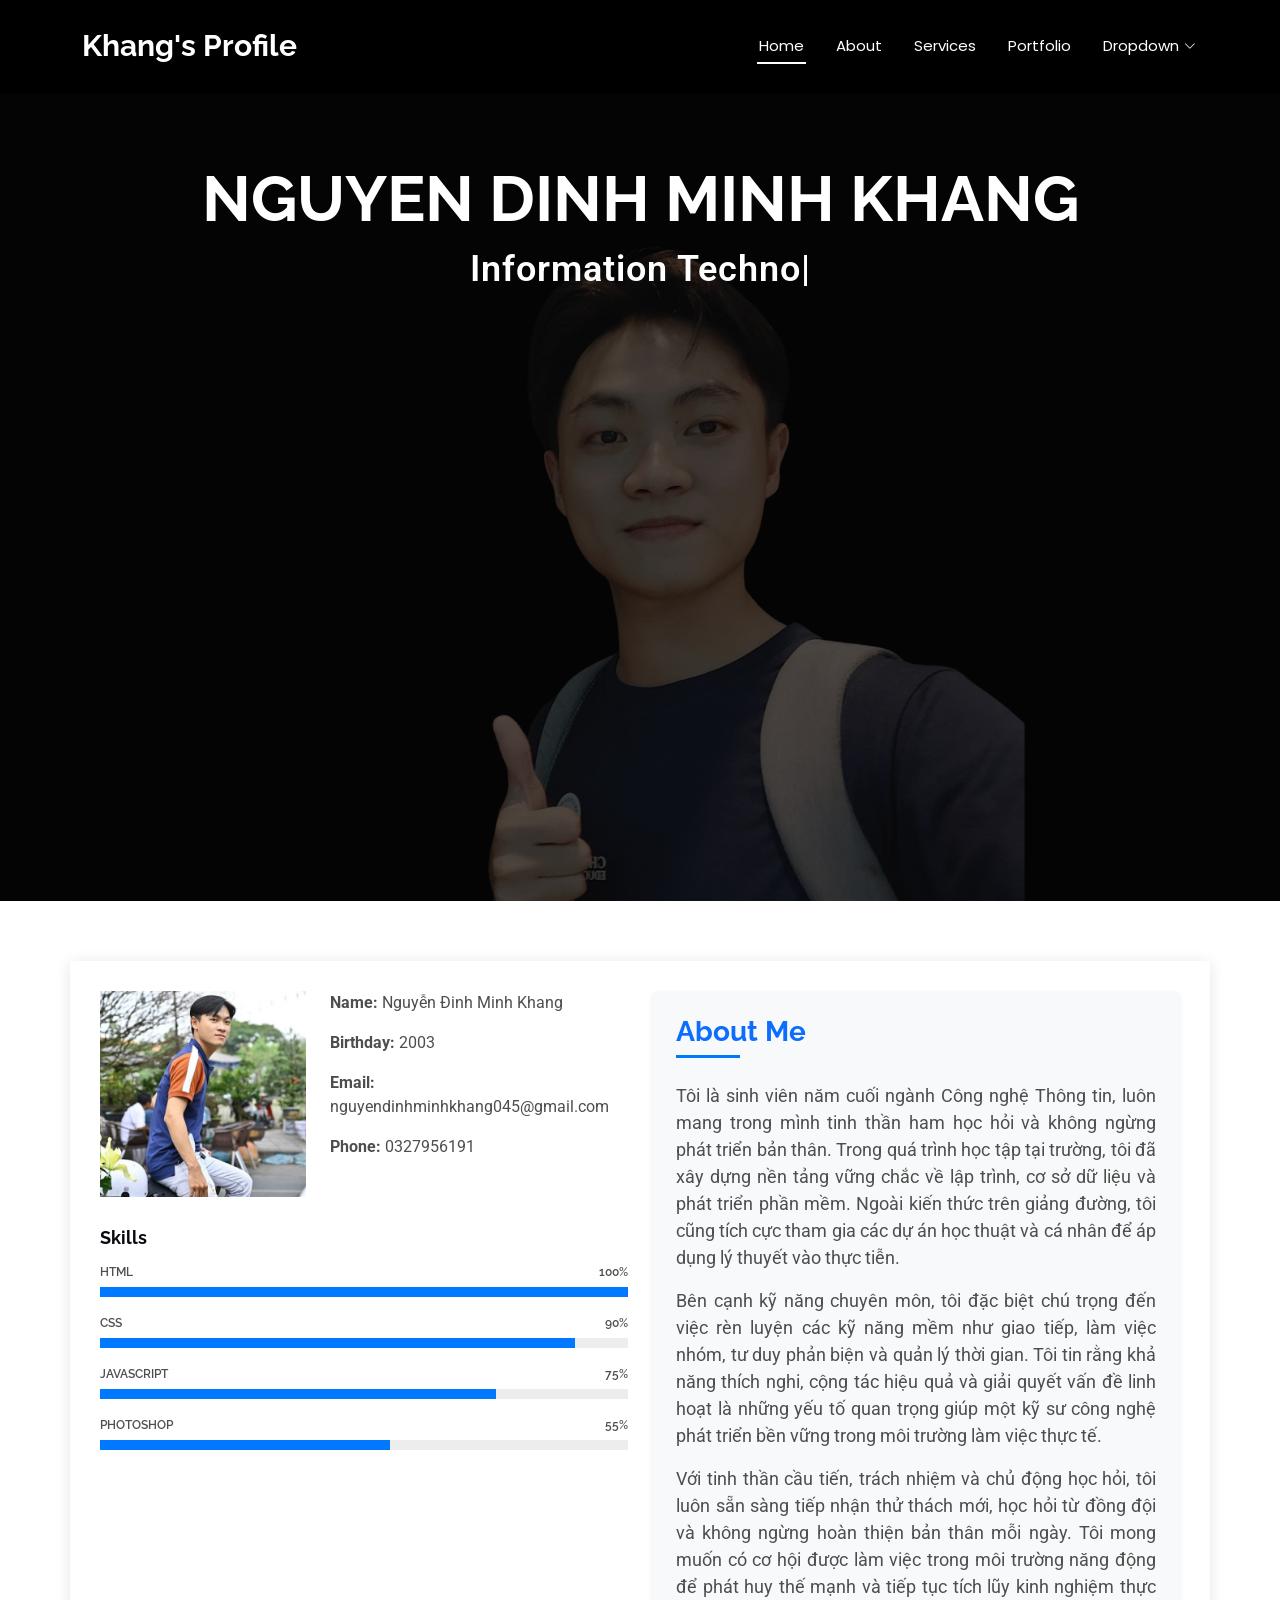
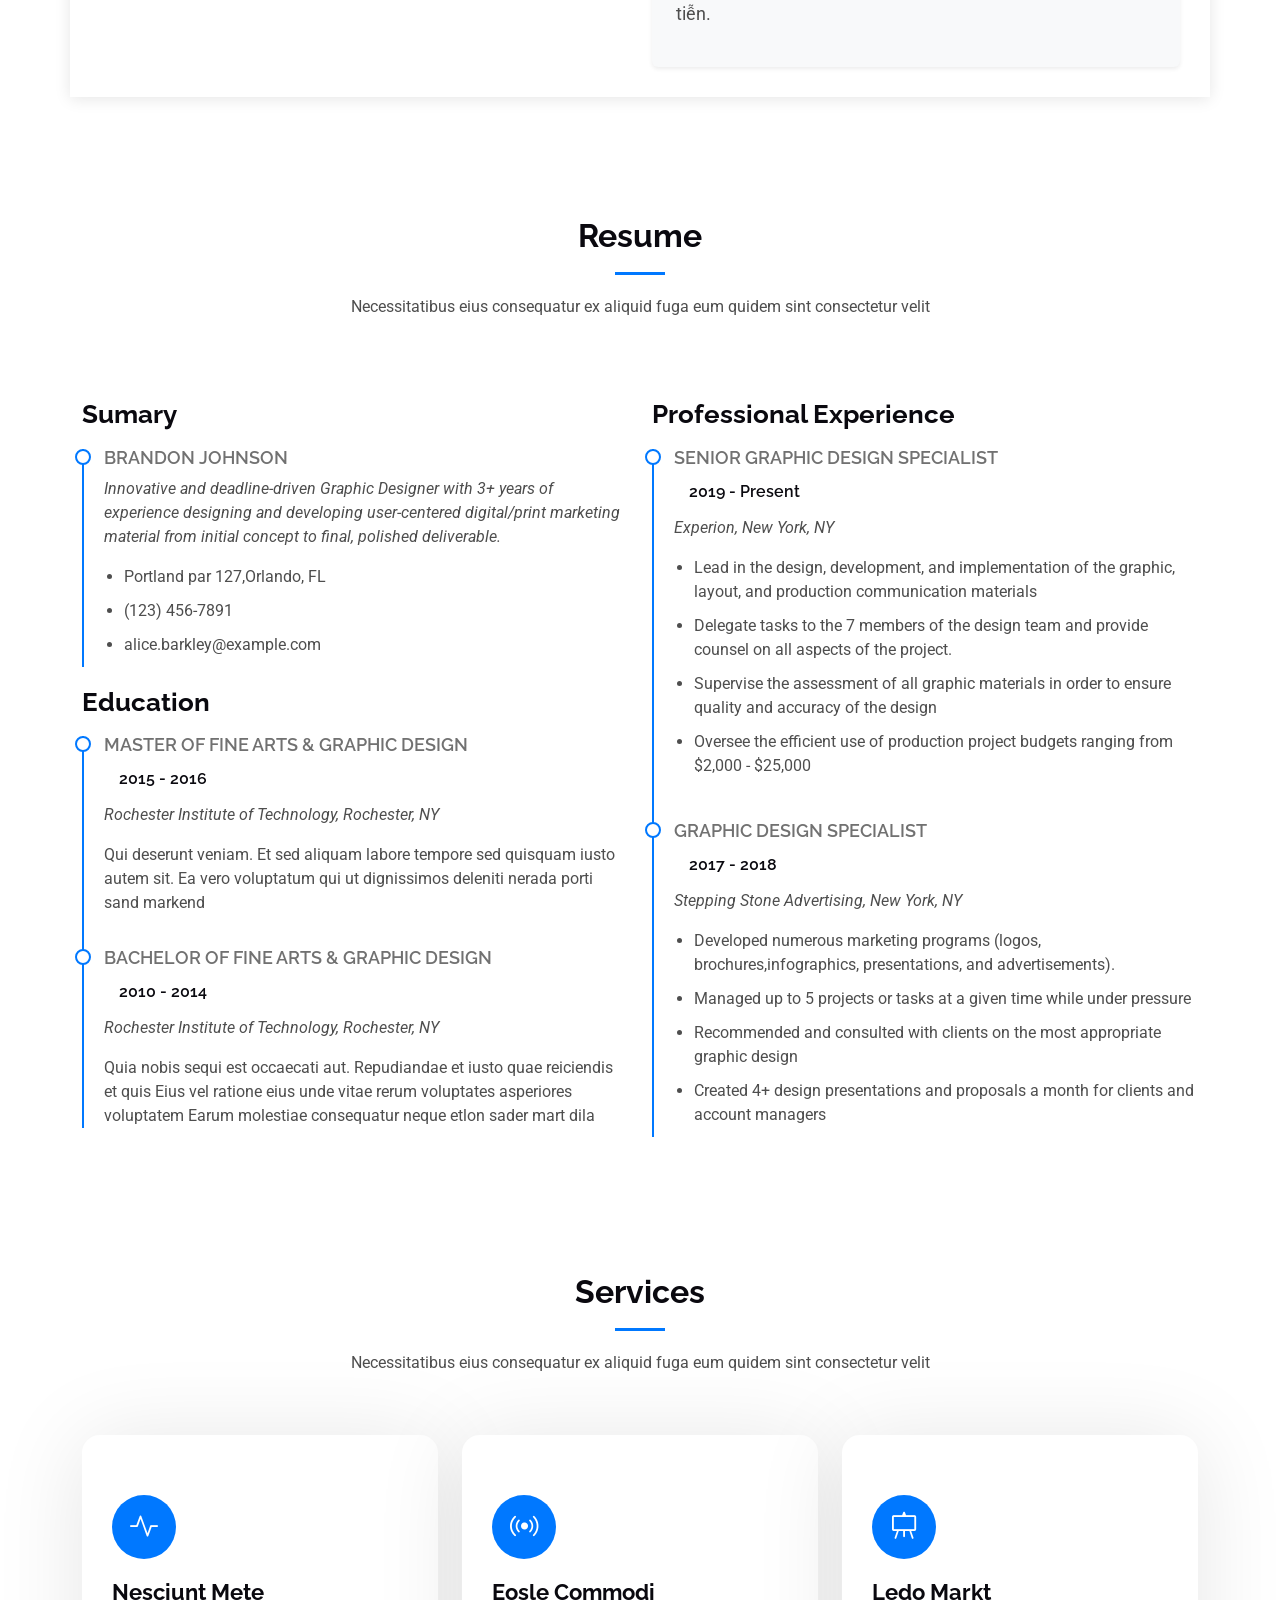
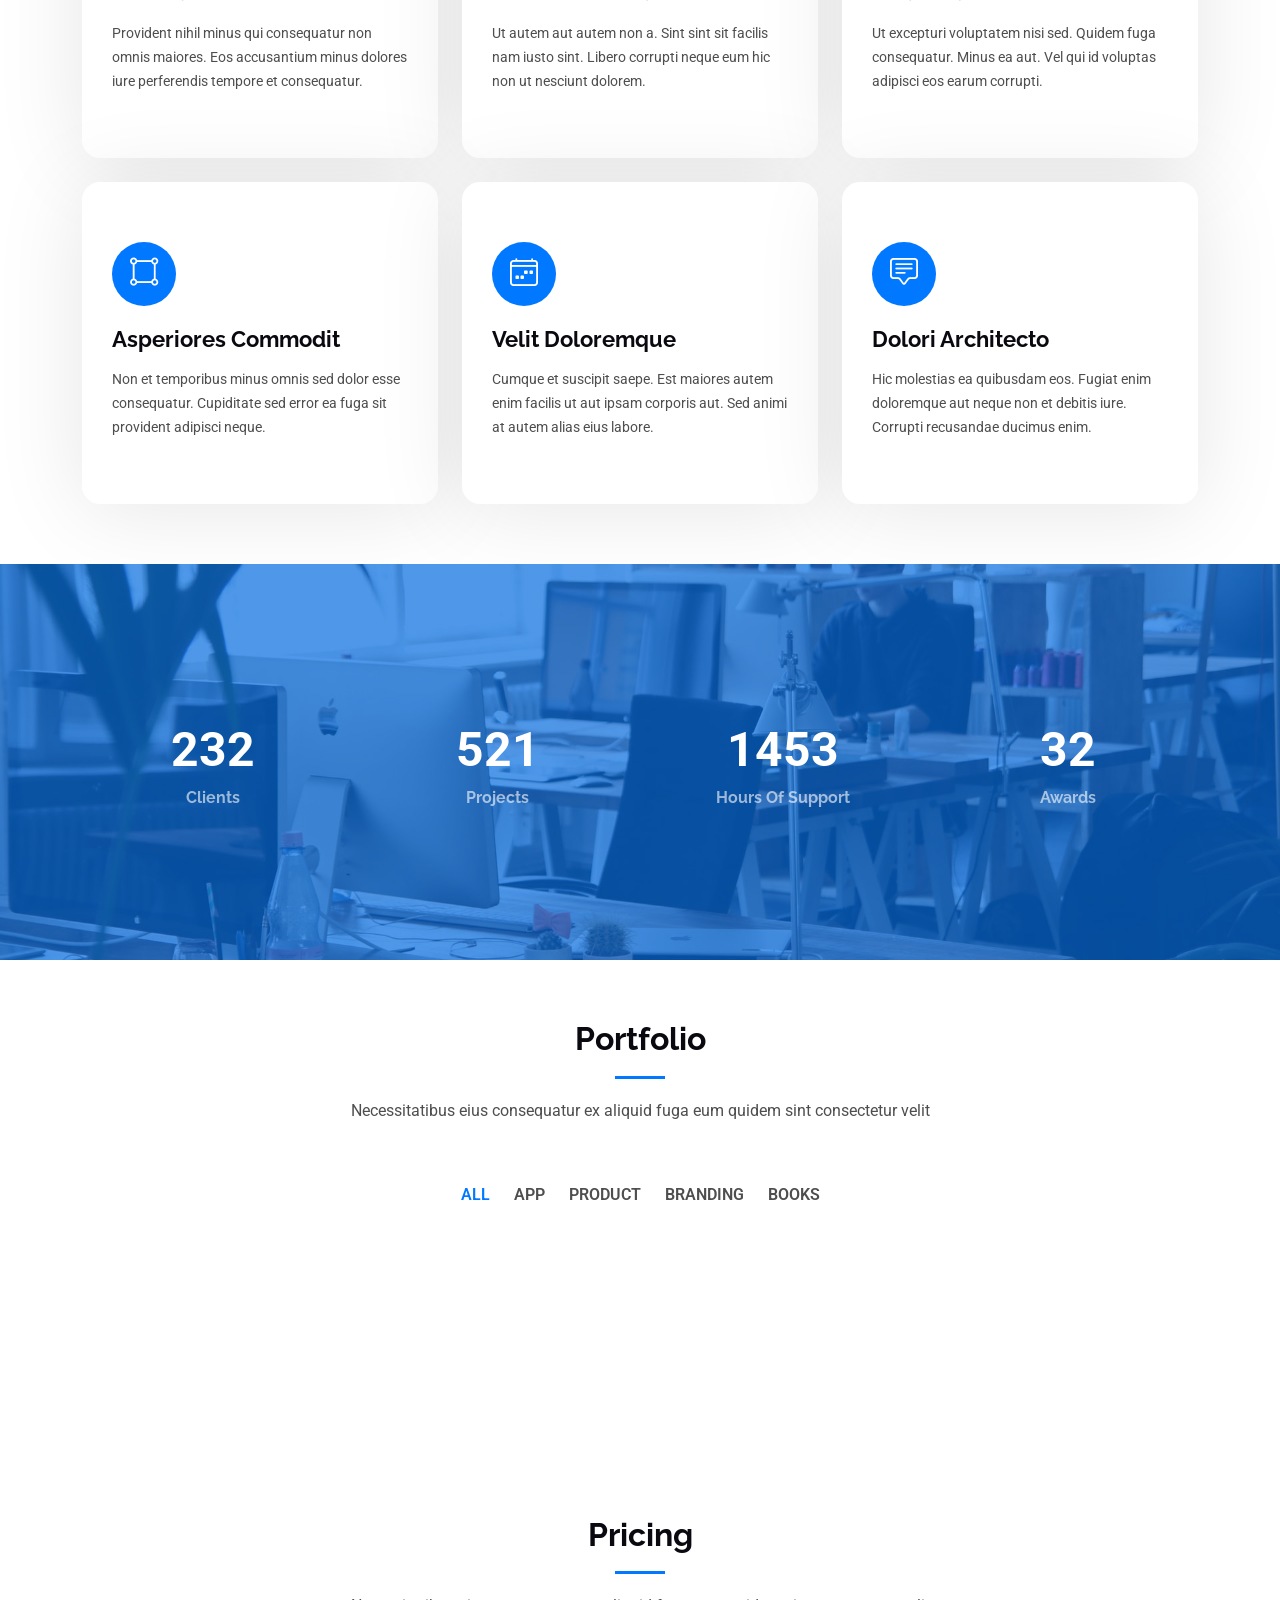
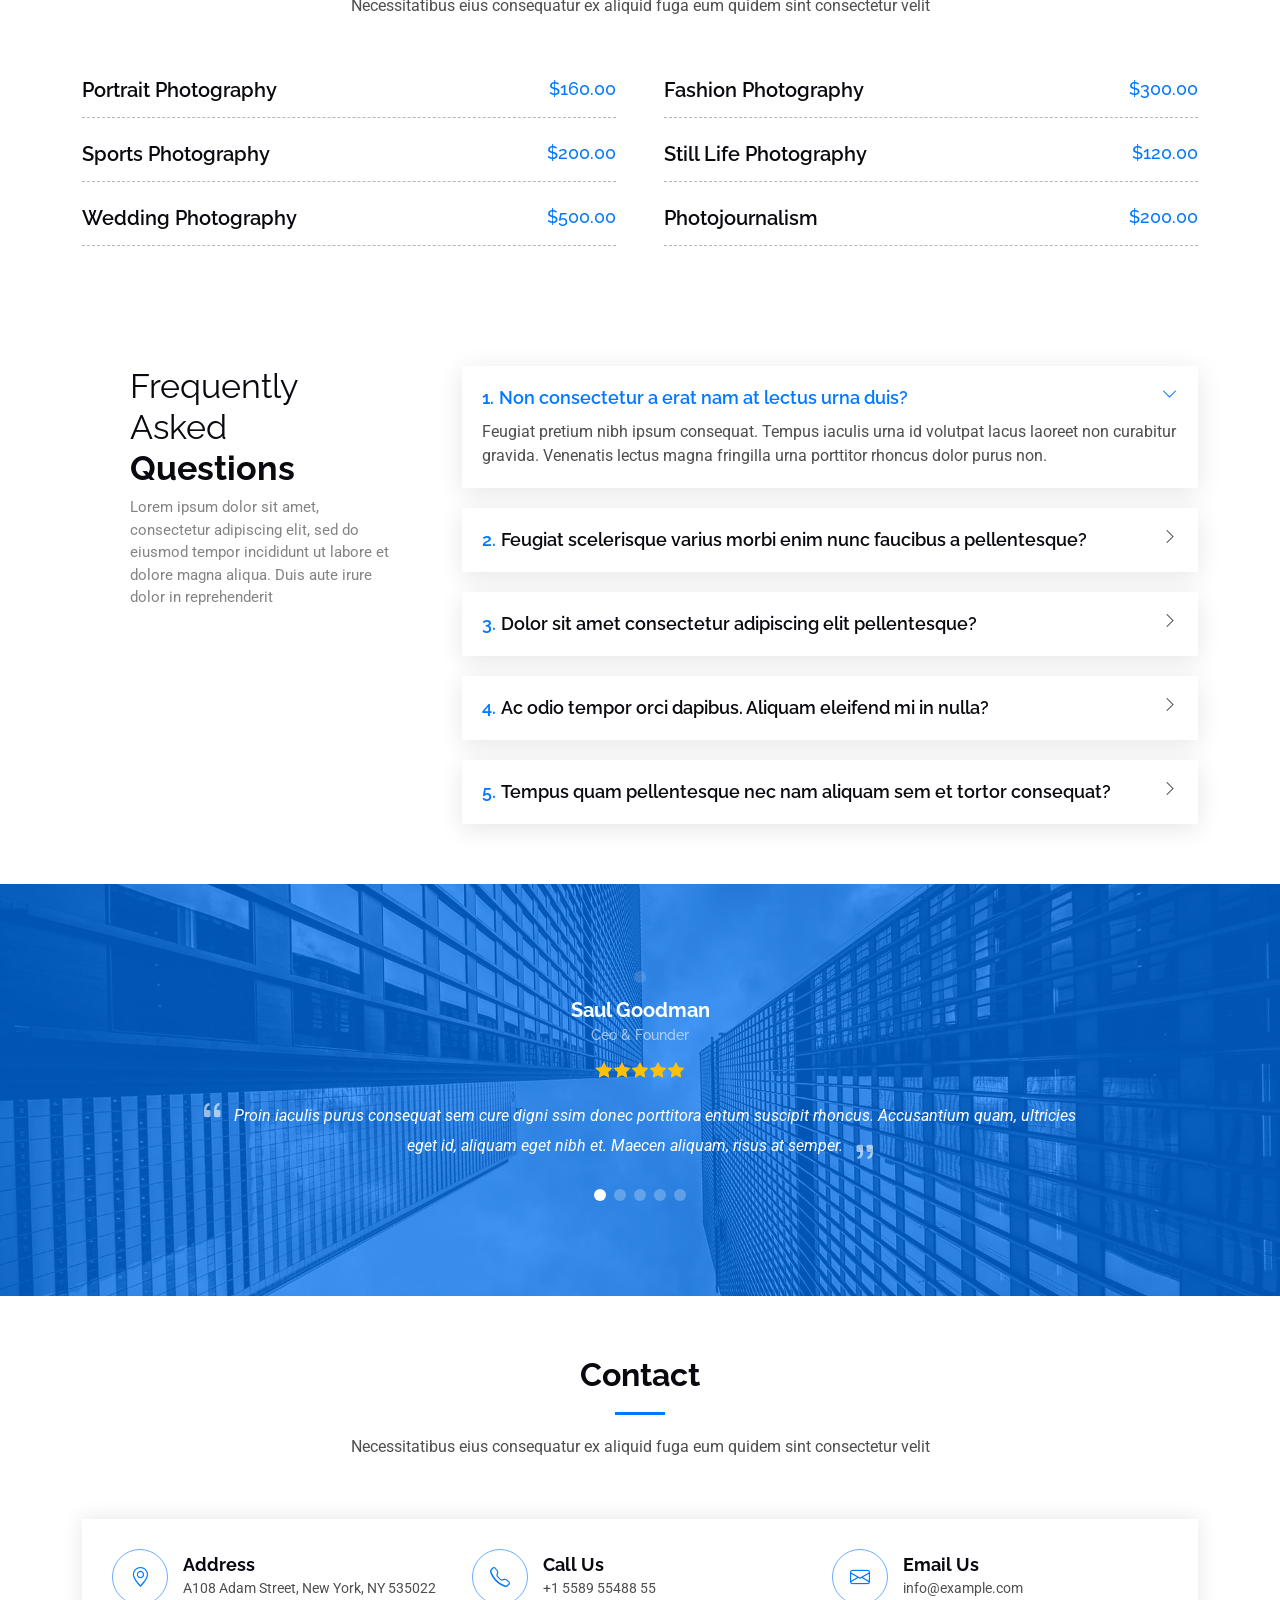
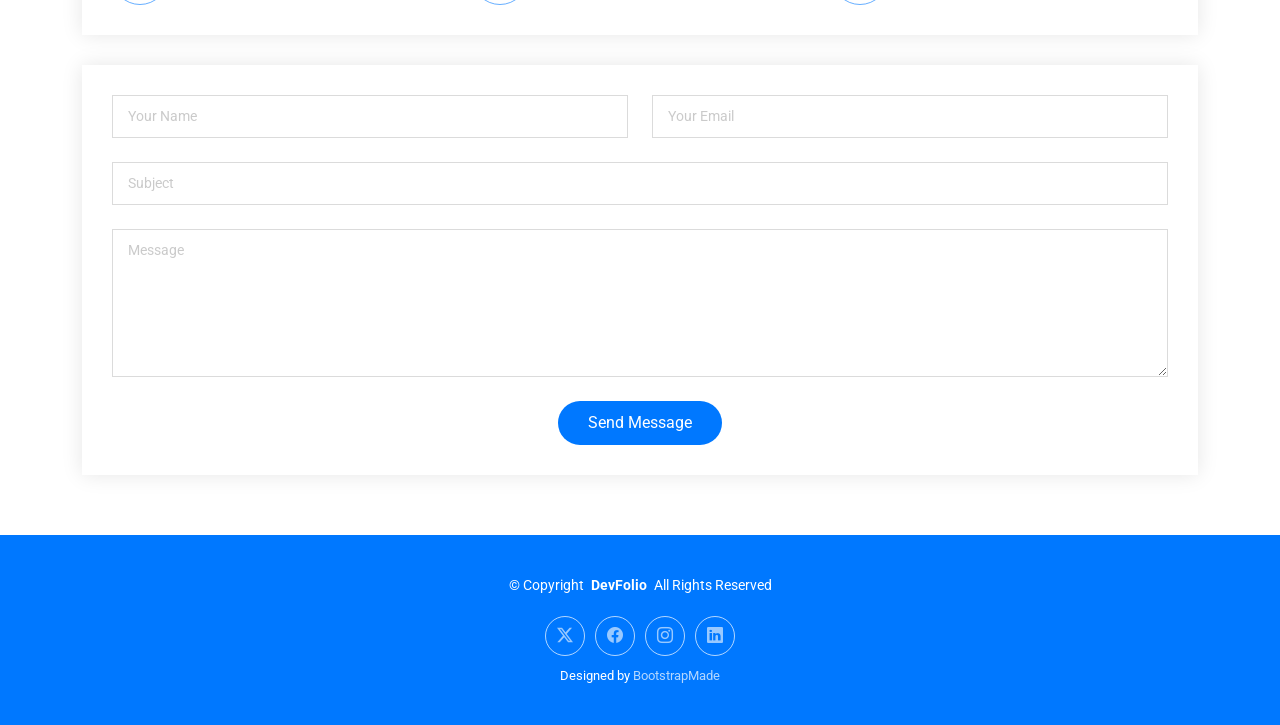
==== index.html @ 91cb93f8 "Initial commit" ====
<!DOCTYPE html>
<html lang="en">

<head>
  <meta charset="utf-8">
  <meta content="width=device-width, initial-scale=1.0" name="viewport">
  <title>Index - DevFolio Bootstrap Template</title>
  <meta name="description" content="">
  <meta name="keywords" content="">

  <!-- Favicons -->
  <link href="assets/img/favicon.png" rel="icon">
  <link href="assets/img/apple-touch-icon.png" rel="apple-touch-icon">

  <!-- Fonts -->
  <link href="https://fonts.googleapis.com" rel="preconnect">
  <link href="https://fonts.gstatic.com" rel="preconnect" crossorigin>
  <link
    href="https://fonts.googleapis.com/css2?family=Roboto:ital,wght@0,100;0,300;0,400;0,500;0,700;0,900;1,100;1,300;1,400;1,500;1,700;1,900&family=Poppins:ital,wght@0,100;0,200;0,300;0,400;0,500;0,600;0,700;0,800;0,900;1,100;1,200;1,300;1,400;1,500;1,600;1,700;1,800;1,900&family=Raleway:ital,wght@0,100;0,200;0,300;0,400;0,500;0,600;0,700;0,800;0,900;1,100;1,200;1,300;1,400;1,500;1,600;1,700;1,800;1,900&display=swap"
    rel="stylesheet">

  <!-- Vendor CSS Files -->
  <link href="assets/vendor/bootstrap/css/bootstrap.min.css" rel="stylesheet">
  <link href="assets/vendor/bootstrap-icons/bootstrap-icons.css" rel="stylesheet">
  <link href="assets/vendor/aos/aos.css" rel="stylesheet">
  <link href="assets/vendor/glightbox/css/glightbox.min.css" rel="stylesheet">
  <link href="assets/vendor/swiper/swiper-bundle.min.css" rel="stylesheet">

  <!-- Main CSS File -->
  <link href="assets/css/main.css" rel="stylesheet">

  <!-- =======================================================
  * Template Name: DevFolio
  * Template URL: https://bootstrapmade.com/devfolio-bootstrap-portfolio-html-template/
  * Updated: Aug 07 2024 with Bootstrap v5.3.3
  * Author: BootstrapMade.com
  * License: https://bootstrapmade.com/license/
  ======================================================== -->
</head>

<body class="index-page">

  <header id="header" class="header d-flex align-items-center sticky-top">
    <div class="container-fluid container-xl position-relative d-flex align-items-center justify-content-between">

      <a href="index.html" class="logo d-flex align-items-center">
        <!-- Uncomment the line below if you also wish to use an image logo -->
        <!-- <img src="assets/img/logo.png" alt=""> -->
        <h1 class="sitename">Khang's Profile</h1>
      </a>

      <nav id="navmenu" class="navmenu">
        <ul>
          <li><a href="#hero" class="active">Home<br></a></li>
          <li><a href="#about">About</a></li>
          <li><a href="#services">Services</a></li>
          <li><a href="#portfolio">Portfolio</a></li>
          <li class="dropdown"><a href="#"><span>Dropdown</span> <i class="bi bi-chevron-down toggle-dropdown"></i></a>
            <!-- <ul>
              <li><a href="#">Dropdown 1</a></li>
              <li class="dropdown"><a href="#"><span>Deep Dropdown</span> <i
                    class="bi bi-chevron-down toggle-dropdown"></i></a>
                <ul>
                  <li><a href="#">Deep Dropdown 1</a></li>
                  <li><a href="#">Deep Dropdown 2</a></li>
                  <li><a href="#">Deep Dropdown 3</a></li>
                  <li><a href="#">Deep Dropdown 4</a></li>
                  <li><a href="#">Deep Dropdown 5</a></li>
                </ul>
              </li>
              <li><a href="#">Dropdown 2</a></li>
              <li><a href="#">Dropdown 3</a></li>
              <li><a href="#">Dropdown 4</a></li>
            </ul>
          </li>
          <li><a href="#contact">Contact</a></li>
        </ul> -->
        <i class="mobile-nav-toggle d-xl-none bi bi-list"></i>
      </nav>

    </div>
  </header>

  <main class="main">

    <!-- Hero Section -->
    <section id="hero" class="hero section dark-background">

      <img src="assets/img/hero-img.jpg" alt="" data-aos="fade-in">

      <div class="container text-center mt-2" data-aos="fade-up" data-aos-delay="100">
        <h2>NGUYEN DINH MINH KHANG</h2>
        <p>
          <span class="typed" data-typed-items="Information Technology, Developer, Freelancer"></span>
        </p>
      </div>

    </section><!-- /Hero Section -->


    <!-- About Section -->
    <section id="about" class="about section">

      <div class="container" data-aos="fade-up" data-aos-delay="100">

        <div class="row gy-4">
          <div class="col-md-6">

            <div class="row justify-content-between gy-4">
              <div class="col-lg-5">
                <img src="assets/img/profile-img.jpg" class="img-fluid" alt="">
              </div>
              <div class="col-lg-7 about-info">
                <p><strong>Name: </strong> <span>Nguyễn Đinh Minh Khang</span></p>
                <p><strong>Birthday: </strong> <span>2003</span></p>
                <p><strong>Email: </strong> <span>nguyendinhminhkhang045@gmail.com</span></p>
                <p><strong>Phone: </strong> <span>0327956191</span></p>
              </div>
            </div>

            <div class="skills-content skills-animation">

              <h5>Skills</h5>

              <div class="progress">
                <span class="skill"><span>HTML</span> <i class="val">100%</i></span>
                <div class="progress-bar-wrap">
                  <div class="progress-bar" role="progressbar" aria-valuenow="100" aria-valuemin="0"
                    aria-valuemax="100"></div>
                </div>
              </div><!-- End Skills Item -->

              <div class="progress">
                <span class="skill"><span>CSS</span> <i class="val">90%</i></span>
                <div class="progress-bar-wrap">
                  <div class="progress-bar" role="progressbar" aria-valuenow="90" aria-valuemin="0" aria-valuemax="100">
                  </div>
                </div>
              </div><!-- End Skills Item -->

              <div class="progress">
                <span class="skill"><span>JavaScript</span> <i class="val">75%</i></span>
                <div class="progress-bar-wrap">
                  <div class="progress-bar" role="progressbar" aria-valuenow="75" aria-valuemin="0" aria-valuemax="100">
                  </div>
                </div>
              </div><!-- End Skills Item -->

              <div class="progress">
                <span class="skill"><span>Photoshop</span> <i class="val">55%</i></span>
                <div class="progress-bar-wrap">
                  <div class="progress-bar" role="progressbar" aria-valuenow="55" aria-valuemin="0" aria-valuemax="100">
                  </div>
                </div>
              </div><!-- End Skills Item -->

            </div>
          </div>

        <div class="col-md-6">
  <div class="about-me p-4 shadow-sm bg-light rounded" style="text-align: justify;">
    <h4 class="mb-4 text-primary fw-bold">About Me</h4>
    
    <div class="mb-3">
      <p>
        Tôi là sinh viên năm cuối ngành Công nghệ Thông tin, luôn mang trong mình tinh thần ham học hỏi và không ngừng phát triển bản thân. 
        Trong quá trình học tập tại trường, tôi đã xây dựng nền tảng vững chắc về lập trình, cơ sở dữ liệu và phát triển phần mềm. 
        Ngoài kiến thức trên giảng đường, tôi cũng tích cực tham gia các dự án học thuật và cá nhân để áp dụng lý thuyết vào thực tiễn.
      </p>
    </div>

    <div class="mb-3">
      <p>
        Bên cạnh kỹ năng chuyên môn, tôi đặc biệt chú trọng đến việc rèn luyện các kỹ năng mềm như giao tiếp, 
        làm việc nhóm, tư duy phản biện và quản lý thời gian. 
        Tôi tin rằng khả năng thích nghi, cộng tác hiệu quả và giải quyết vấn đề linh hoạt là những yếu tố quan trọng 
        giúp một kỹ sư công nghệ phát triển bền vững trong môi trường làm việc thực tế.
      </p>
    </div>

    <div>
      <p>
        Với tinh thần cầu tiến, trách nhiệm và chủ động học hỏi, tôi luôn sẵn sàng tiếp nhận thử thách mới, 
        học hỏi từ đồng đội và không ngừng hoàn thiện bản thân mỗi ngày. 
        Tôi mong muốn có cơ hội được làm việc trong môi trường năng động để phát huy thế mạnh và tiếp tục tích lũy kinh nghiệm thực tiễn.
      </p>
    </div>
  </div>
</div>


        </div>

      </div>

    </section><!-- /About Section -->

    <!-- Resume Section -->
    <section id="resume" class="resume section">

      <!-- Section Title -->
      <div class="container section-title" data-aos="fade-up">
        <h2>Resume</h2>
        <p>Necessitatibus eius consequatur ex aliquid fuga eum quidem sint consectetur velit</p>
      </div><!-- End Section Title -->

      <div class="container">

        <div class="row">

          <div class="col-lg-6" data-aos="fade-up" data-aos-delay="100">
            <h3 class="resume-title">Sumary</h3>

            <div class="resume-item pb-0">
              <h4>Brandon Johnson</h4>
              <p><em>Innovative and deadline-driven Graphic Designer with 3+ years of experience designing and
                  developing user-centered digital/print marketing material from initial concept to final, polished
                  deliverable.</em></p>
              <ul>
                <li>Portland par 127,Orlando, FL</li>
                <li>(123) 456-7891</li>
                <li>alice.barkley@example.com</li>
              </ul>
            </div><!-- Edn Resume Item -->

            <h3 class="resume-title">Education</h3>
            <div class="resume-item">
              <h4>Master of Fine Arts &amp; Graphic Design</h4>
              <h5>2015 - 2016</h5>
              <p><em>Rochester Institute of Technology, Rochester, NY</em></p>
              <p>Qui deserunt veniam. Et sed aliquam labore tempore sed quisquam iusto autem sit. Ea vero voluptatum qui
                ut dignissimos deleniti nerada porti sand markend</p>
            </div><!-- Edn Resume Item -->

            <div class="resume-item">
              <h4>Bachelor of Fine Arts &amp; Graphic Design</h4>
              <h5>2010 - 2014</h5>
              <p><em>Rochester Institute of Technology, Rochester, NY</em></p>
              <p>Quia nobis sequi est occaecati aut. Repudiandae et iusto quae reiciendis et quis Eius vel ratione eius
                unde vitae rerum voluptates asperiores voluptatem Earum molestiae consequatur neque etlon sader mart
                dila</p>
            </div><!-- Edn Resume Item -->

          </div>

          <div class="col-lg-6" data-aos="fade-up" data-aos-delay="200">
            <h3 class="resume-title">Professional Experience</h3>
            <div class="resume-item">
              <h4>Senior graphic design specialist</h4>
              <h5>2019 - Present</h5>
              <p><em>Experion, New York, NY </em></p>
              <ul>
                <li>Lead in the design, development, and implementation of the graphic, layout, and production
                  communication materials</li>
                <li>Delegate tasks to the 7 members of the design team and provide counsel on all aspects of the
                  project. </li>
                <li>Supervise the assessment of all graphic materials in order to ensure quality and accuracy of the
                  design</li>
                <li>Oversee the efficient use of production project budgets ranging from $2,000 - $25,000</li>
              </ul>
            </div><!-- Edn Resume Item -->

            <div class="resume-item">
              <h4>Graphic design specialist</h4>
              <h5>2017 - 2018</h5>
              <p><em>Stepping Stone Advertising, New York, NY</em></p>
              <ul>
                <li>Developed numerous marketing programs (logos, brochures,infographics, presentations, and
                  advertisements).</li>
                <li>Managed up to 5 projects or tasks at a given time while under pressure</li>
                <li>Recommended and consulted with clients on the most appropriate graphic design</li>
                <li>Created 4+ design presentations and proposals a month for clients and account managers</li>
              </ul>
            </div><!-- Edn Resume Item -->

          </div>

        </div>

      </div>

    </section><!-- /Resume Section -->

    <!-- Services Section -->
    <section id="services" class="services section">

      <!-- Section Title -->
      <div class="container section-title" data-aos="fade-up">
        <h2>Services</h2>
        <p>Necessitatibus eius consequatur ex aliquid fuga eum quidem sint consectetur velit</p>
      </div><!-- End Section Title -->

      <div class="container">

        <div class="row gy-4">

          <div class="col-lg-4 col-md-6" data-aos="fade-up" data-aos-delay="100">
            <div class="service-item  position-relative">
              <div class="icon">
                <i class="bi bi-activity"></i>
              </div>
              <a href="#" class="stretched-link">
                <h3>Nesciunt Mete</h3>
              </a>
              <p>Provident nihil minus qui consequatur non omnis maiores. Eos accusantium minus dolores iure perferendis
                tempore et consequatur.</p>
            </div>
          </div><!-- End Service Item -->

          <div class="col-lg-4 col-md-6" data-aos="fade-up" data-aos-delay="200">
            <div class="service-item position-relative">
              <div class="icon">
                <i class="bi bi-broadcast"></i>
              </div>
              <a href="#" class="stretched-link">
                <h3>Eosle Commodi</h3>
              </a>
              <p>Ut autem aut autem non a. Sint sint sit facilis nam iusto sint. Libero corrupti neque eum hic non ut
                nesciunt dolorem.</p>
            </div>
          </div><!-- End Service Item -->

          <div class="col-lg-4 col-md-6" data-aos="fade-up" data-aos-delay="300">
            <div class="service-item position-relative">
              <div class="icon">
                <i class="bi bi-easel"></i>
              </div>
              <a href="#" class="stretched-link">
                <h3>Ledo Markt</h3>
              </a>
              <p>Ut excepturi voluptatem nisi sed. Quidem fuga consequatur. Minus ea aut. Vel qui id voluptas adipisci
                eos earum corrupti.</p>
            </div>
          </div><!-- End Service Item -->

          <div class="col-lg-4 col-md-6" data-aos="fade-up" data-aos-delay="400">
            <div class="service-item position-relative">
              <div class="icon">
                <i class="bi bi-bounding-box-circles"></i>
              </div>
              <a href="#" class="stretched-link">
                <h3>Asperiores Commodit</h3>
              </a>
              <p>Non et temporibus minus omnis sed dolor esse consequatur. Cupiditate sed error ea fuga sit provident
                adipisci neque.</p>
              <a href="#" class="stretched-link"></a>
            </div>
          </div><!-- End Service Item -->

          <div class="col-lg-4 col-md-6" data-aos="fade-up" data-aos-delay="500">
            <div class="service-item position-relative">
              <div class="icon">
                <i class="bi bi-calendar4-week"></i>
              </div>
              <a href="#" class="stretched-link">
                <h3>Velit Doloremque</h3>
              </a>
              <p>Cumque et suscipit saepe. Est maiores autem enim facilis ut aut ipsam corporis aut. Sed animi at autem
                alias eius labore.</p>
              <a href="#" class="stretched-link"></a>
            </div>
          </div><!-- End Service Item -->

          <div class="col-lg-4 col-md-6" data-aos="fade-up" data-aos-delay="600">
            <div class="service-item position-relative">
              <div class="icon">
                <i class="bi bi-chat-square-text"></i>
              </div>
              <a href="#" class="stretched-link">
                <h3>Dolori Architecto</h3>
              </a>
              <p>Hic molestias ea quibusdam eos. Fugiat enim doloremque aut neque non et debitis iure. Corrupti
                recusandae ducimus enim.</p>
              <a href="#" class="stretched-link"></a>
            </div>
          </div><!-- End Service Item -->

        </div>

      </div>

    </section><!-- /Services Section -->

    <!-- Stats Section -->
    <section id="stats" class="stats section accent-background">

      <img src="assets/img/stats-bg.jpg" alt="" data-aos="fade-in">

      <div class="container position-relative" data-aos="fade-up" data-aos-delay="100">

        <div class="row gy-4">

          <div class="col-lg-3 col-md-6">
            <div class="stats-item text-center w-100 h-100">
              <span data-purecounter-start="0" data-purecounter-end="232" data-purecounter-duration="0"
                class="purecounter">232</span>
              <p>Clients</p>
            </div>
          </div><!-- End Stats Item -->

          <div class="col-lg-3 col-md-6">
            <div class="stats-item text-center w-100 h-100">
              <span data-purecounter-start="0" data-purecounter-end="521" data-purecounter-duration="0"
                class="purecounter">521</span>
              <p>Projects</p>
            </div>
          </div><!-- End Stats Item -->

          <div class="col-lg-3 col-md-6">
            <div class="stats-item text-center w-100 h-100">
              <span data-purecounter-start="0" data-purecounter-end="1453" data-purecounter-duration="0"
                class="purecounter">1453</span>
              <p>Hours Of Support</p>
            </div>
          </div><!-- End Stats Item -->

          <div class="col-lg-3 col-md-6">
            <div class="stats-item text-center w-100 h-100">
              <span data-purecounter-start="0" data-purecounter-end="32" data-purecounter-duration="0"
                class="purecounter">32</span>
              <p>Awards</p>
            </div>
          </div><!-- End Stats Item -->

        </div>

      </div>

    </section><!-- /Stats Section -->

    <!-- Portfolio Section -->
    <section id="portfolio" class="portfolio section">

      <!-- Section Title -->
      <div class="container section-title" data-aos="fade-up">
        <h2>Portfolio</h2>
        <p>Necessitatibus eius consequatur ex aliquid fuga eum quidem sint consectetur velit</p>
      </div><!-- End Section Title -->

      <div class="container">

        <div class="isotope-layout" data-default-filter="*" data-layout="masonry" data-sort="original-order">

          <ul class="portfolio-filters isotope-filters" data-aos="fade-up" data-aos-delay="100">
            <li data-filter="*" class="filter-active">All</li>
            <li data-filter=".filter-app">App</li>
            <li data-filter=".filter-product">Product</li>
            <li data-filter=".filter-branding">Branding</li>
            <li data-filter=".filter-books">Books</li>
          </ul><!-- End Portfolio Filters -->

          <div class="row gy-4 isotope-container" data-aos="fade-up" data-aos-delay="200">

            <div class="col-lg-4 col-md-6 portfolio-item isotope-item filter-app">
              <img src="assets/img/portfolio/app-1.jpg" class="img-fluid" alt="">
              <div class="portfolio-info">
                <h4>App 1</h4>
                <p>Lorem ipsum, dolor sit amet consectetur</p>
                <a href="assets/img/portfolio/app-1.jpg" title="App 1" data-gallery="portfolio-gallery-app"
                  class="glightbox preview-link"><i class="bi bi-zoom-in"></i></a>
                <a href="portfolio-details.html" title="More Details" class="details-link"><i
                    class="bi bi-link-45deg"></i></a>
              </div>
            </div><!-- End Portfolio Item -->

            <div class="col-lg-4 col-md-6 portfolio-item isotope-item filter-product">
              <img src="assets/img/portfolio/product-1.jpg" class="img-fluid" alt="">
              <div class="portfolio-info">
                <h4>Product 1</h4>
                <p>Lorem ipsum, dolor sit amet consectetur</p>
                <a href="assets/img/portfolio/product-1.jpg" title="Product 1" data-gallery="portfolio-gallery-product"
                  class="glightbox preview-link"><i class="bi bi-zoom-in"></i></a>
                <a href="portfolio-details.html" title="More Details" class="details-link"><i
                    class="bi bi-link-45deg"></i></a>
              </div>
            </div><!-- End Portfolio Item -->

            <div class="col-lg-4 col-md-6 portfolio-item isotope-item filter-branding">
              <img src="assets/img/portfolio/branding-1.jpg" class="img-fluid" alt="">
              <div class="portfolio-info">
                <h4>Branding 1</h4>
                <p>Lorem ipsum, dolor sit amet consectetur</p>
                <a href="assets/img/portfolio/branding-1.jpg" title="Branding 1"
                  data-gallery="portfolio-gallery-branding" class="glightbox preview-link"><i
                    class="bi bi-zoom-in"></i></a>
                <a href="portfolio-details.html" title="More Details" class="details-link"><i
                    class="bi bi-link-45deg"></i></a>
              </div>
            </div><!-- End Portfolio Item -->

            <div class="col-lg-4 col-md-6 portfolio-item isotope-item filter-books">
              <img src="assets/img/portfolio/books-1.jpg" class="img-fluid" alt="">
              <div class="portfolio-info">
                <h4>Books 1</h4>
                <p>Lorem ipsum, dolor sit amet consectetur</p>
                <a href="assets/img/portfolio/books-1.jpg" title="Branding 1" data-gallery="portfolio-gallery-book"
                  class="glightbox preview-link"><i class="bi bi-zoom-in"></i></a>
                <a href="portfolio-details.html" title="More Details" class="details-link"><i
                    class="bi bi-link-45deg"></i></a>
              </div>
            </div><!-- End Portfolio Item -->

            <div class="col-lg-4 col-md-6 portfolio-item isotope-item filter-app">
              <img src="assets/img/portfolio/app-2.jpg" class="img-fluid" alt="">
              <div class="portfolio-info">
                <h4>App 2</h4>
                <p>Lorem ipsum, dolor sit amet consectetur</p>
                <a href="assets/img/portfolio/app-2.jpg" title="App 2" data-gallery="portfolio-gallery-app"
                  class="glightbox preview-link"><i class="bi bi-zoom-in"></i></a>
                <a href="portfolio-details.html" title="More Details" class="details-link"><i
                    class="bi bi-link-45deg"></i></a>
              </div>
            </div><!-- End Portfolio Item -->

            <div class="col-lg-4 col-md-6 portfolio-item isotope-item filter-product">
              <img src="assets/img/portfolio/product-2.jpg" class="img-fluid" alt="">
              <div class="portfolio-info">
                <h4>Product 2</h4>
                <p>Lorem ipsum, dolor sit amet consectetur</p>
                <a href="assets/img/portfolio/product-2.jpg" title="Product 2" data-gallery="portfolio-gallery-product"
                  class="glightbox preview-link"><i class="bi bi-zoom-in"></i></a>
                <a href="portfolio-details.html" title="More Details" class="details-link"><i
                    class="bi bi-link-45deg"></i></a>
              </div>
            </div><!-- End Portfolio Item -->

            <div class="col-lg-4 col-md-6 portfolio-item isotope-item filter-branding">
              <img src="assets/img/portfolio/branding-2.jpg" class="img-fluid" alt="">
              <div class="portfolio-info">
                <h4>Branding 2</h4>
                <p>Lorem ipsum, dolor sit amet consectetur</p>
                <a href="assets/img/portfolio/branding-2.jpg" title="Branding 2"
                  data-gallery="portfolio-gallery-branding" class="glightbox preview-link"><i
                    class="bi bi-zoom-in"></i></a>
                <a href="portfolio-details.html" title="More Details" class="details-link"><i
                    class="bi bi-link-45deg"></i></a>
              </div>
            </div><!-- End Portfolio Item -->

            <div class="col-lg-4 col-md-6 portfolio-item isotope-item filter-books">
              <img src="assets/img/portfolio/books-2.jpg" class="img-fluid" alt="">
              <div class="portfolio-info">
                <h4>Books 2</h4>
                <p>Lorem ipsum, dolor sit amet consectetur</p>
                <a href="assets/img/portfolio/books-2.jpg" title="Branding 2" data-gallery="portfolio-gallery-book"
                  class="glightbox preview-link"><i class="bi bi-zoom-in"></i></a>
                <a href="portfolio-details.html" title="More Details" class="details-link"><i
                    class="bi bi-link-45deg"></i></a>
              </div>
            </div><!-- End Portfolio Item -->

            <div class="col-lg-4 col-md-6 portfolio-item isotope-item filter-app">
              <img src="assets/img/portfolio/app-3.jpg" class="img-fluid" alt="">
              <div class="portfolio-info">
                <h4>App 3</h4>
                <p>Lorem ipsum, dolor sit amet consectetur</p>
                <a href="assets/img/portfolio/app-3.jpg" title="App 3" data-gallery="portfolio-gallery-app"
                  class="glightbox preview-link"><i class="bi bi-zoom-in"></i></a>
                <a href="portfolio-details.html" title="More Details" class="details-link"><i
                    class="bi bi-link-45deg"></i></a>
              </div>
            </div><!-- End Portfolio Item -->

            <div class="col-lg-4 col-md-6 portfolio-item isotope-item filter-product">
              <img src="assets/img/portfolio/product-3.jpg" class="img-fluid" alt="">
              <div class="portfolio-info">
                <h4>Product 3</h4>
                <p>Lorem ipsum, dolor sit amet consectetur</p>
                <a href="assets/img/portfolio/product-3.jpg" title="Product 3" data-gallery="portfolio-gallery-product"
                  class="glightbox preview-link"><i class="bi bi-zoom-in"></i></a>
                <a href="portfolio-details.html" title="More Details" class="details-link"><i
                    class="bi bi-link-45deg"></i></a>
              </div>
            </div><!-- End Portfolio Item -->

            <div class="col-lg-4 col-md-6 portfolio-item isotope-item filter-branding">
              <img src="assets/img/portfolio/branding-3.jpg" class="img-fluid" alt="">
              <div class="portfolio-info">
                <h4>Branding 3</h4>
                <p>Lorem ipsum, dolor sit amet consectetur</p>
                <a href="assets/img/portfolio/branding-3.jpg" title="Branding 2"
                  data-gallery="portfolio-gallery-branding" class="glightbox preview-link"><i
                    class="bi bi-zoom-in"></i></a>
                <a href="portfolio-details.html" title="More Details" class="details-link"><i
                    class="bi bi-link-45deg"></i></a>
              </div>
            </div><!-- End Portfolio Item -->

            <div class="col-lg-4 col-md-6 portfolio-item isotope-item filter-books">
              <img src="assets/img/portfolio/books-3.jpg" class="img-fluid" alt="">
              <div class="portfolio-info">
                <h4>Books 3</h4>
                <p>Lorem ipsum, dolor sit amet consectetur</p>
                <a href="assets/img/portfolio/books-3.jpg" title="Branding 3" data-gallery="portfolio-gallery-book"
                  class="glightbox preview-link"><i class="bi bi-zoom-in"></i></a>
                <a href="portfolio-details.html" title="More Details" class="details-link"><i
                    class="bi bi-link-45deg"></i></a>
              </div>
            </div><!-- End Portfolio Item -->

          </div><!-- End Portfolio Container -->

        </div>

      </div>

    </section><!-- /Portfolio Section -->

    <!-- Pricing Section -->
    <section id="pricing" class="pricing section">

      <!-- Section Title -->
      <div class="container section-title" data-aos="fade-up">
        <h2>Pricing</h2>
        <p>Necessitatibus eius consequatur ex aliquid fuga eum quidem sint consectetur velit</p>
      </div><!-- End Section Title -->

      <div class="container" data-aos="fade-up" data-aos-delay="100">

        <div class="row gy-4 gx-lg-5">

          <div class="col-lg-6">
            <div class="pricing-item d-flex justify-content-between">
              <h3>Portrait Photography</h3>
              <h4>$160.00</h4>
            </div>
          </div><!-- End Pricing Item -->

          <div class="col-lg-6">
            <div class="pricing-item d-flex justify-content-between">
              <h3>Fashion Photography</h3>
              <h4>$300.00</h4>
            </div>
          </div><!-- End Pricing Item -->

          <div class="col-lg-6">
            <div class="pricing-item d-flex justify-content-between">
              <h3>Sports Photography</h3>
              <h4>$200.00</h4>
            </div>
          </div><!-- End Pricing Item -->

          <div class="col-lg-6">
            <div class="pricing-item d-flex justify-content-between">
              <h3>Still Life Photography</h3>
              <h4>$120.00</h4>
            </div>
          </div><!-- End Pricing Item -->

          <div class="col-lg-6">
            <div class="pricing-item d-flex justify-content-between">
              <h3>Wedding Photography</h3>
              <h4>$500.00</h4>
            </div>
          </div><!-- End Pricing Item -->

          <div class="col-lg-6">
            <div class="pricing-item d-flex justify-content-between">
              <h3>Photojournalism</h3>
              <h4>$200.00</h4>
            </div>
          </div><!-- End Pricing Item -->

        </div>

      </div>

    </section><!-- /Pricing Section -->

    <!-- Faq Section -->
    <section id="faq" class="faq section">

      <div class="container">

        <div class="row gy-4">

          <div class="col-lg-4" data-aos="fade-up" data-aos-delay="100">
            <div class="content px-xl-5">
              <h3><span>Frequently Asked </span><strong>Questions</strong></h3>
              <p>
                Lorem ipsum dolor sit amet, consectetur adipiscing elit, sed do eiusmod tempor incididunt ut labore et
                dolore magna aliqua. Duis aute irure dolor in reprehenderit
              </p>
            </div>
          </div>

          <div class="col-lg-8" data-aos="fade-up" data-aos-delay="200">

            <div class="faq-container">
              <div class="faq-item faq-active">
                <h3><span class="num">1.</span> <span>Non consectetur a erat nam at lectus urna duis?</span></h3>
                <div class="faq-content">
                  <p>Feugiat pretium nibh ipsum consequat. Tempus iaculis urna id volutpat lacus laoreet non curabitur
                    gravida. Venenatis lectus magna fringilla urna porttitor rhoncus dolor purus non.</p>
                </div>
                <i class="faq-toggle bi bi-chevron-right"></i>
              </div><!-- End Faq item-->

              <div class="faq-item">
                <h3><span class="num">2.</span> <span>Feugiat scelerisque varius morbi enim nunc faucibus a
                    pellentesque?</span></h3>
                <div class="faq-content">
                  <p>Dolor sit amet consectetur adipiscing elit pellentesque habitant morbi. Id interdum velit laoreet
                    id donec ultrices. Fringilla phasellus faucibus scelerisque eleifend donec pretium. Est pellentesque
                    elit ullamcorper dignissim. Mauris ultrices eros in cursus turpis massa tincidunt dui.</p>
                </div>
                <i class="faq-toggle bi bi-chevron-right"></i>
              </div><!-- End Faq item-->

              <div class="faq-item">
                <h3><span class="num">3.</span> <span>Dolor sit amet consectetur adipiscing elit pellentesque?</span>
                </h3>
                <div class="faq-content">
                  <p>Eleifend mi in nulla posuere sollicitudin aliquam ultrices sagittis orci. Faucibus pulvinar
                    elementum integer enim. Sem nulla pharetra diam sit amet nisl suscipit. Rutrum tellus pellentesque
                    eu tincidunt. Lectus urna duis convallis convallis tellus. Urna molestie at elementum eu facilisis
                    sed odio morbi quis</p>
                </div>
                <i class="faq-toggle bi bi-chevron-right"></i>
              </div><!-- End Faq item-->

              <div class="faq-item">
                <h3><span class="num">4.</span> <span>Ac odio tempor orci dapibus. Aliquam eleifend mi in nulla?</span>
                </h3>
                <div class="faq-content">
                  <p>Dolor sit amet consectetur adipiscing elit pellentesque habitant morbi. Id interdum velit laoreet
                    id donec ultrices. Fringilla phasellus faucibus scelerisque eleifend donec pretium. Est pellentesque
                    elit ullamcorper dignissim. Mauris ultrices eros in cursus turpis massa tincidunt dui.</p>
                </div>
                <i class="faq-toggle bi bi-chevron-right"></i>
              </div><!-- End Faq item-->

              <div class="faq-item">
                <h3><span class="num">5.</span> <span>Tempus quam pellentesque nec nam aliquam sem et tortor
                    consequat?</span></h3>
                <div class="faq-content">
                  <p>Molestie a iaculis at erat pellentesque adipiscing commodo. Dignissim suspendisse in est ante in.
                    Nunc vel risus commodo viverra maecenas accumsan. Sit amet nisl suscipit adipiscing bibendum est.
                    Purus gravida quis blandit turpis cursus in</p>
                </div>
                <i class="faq-toggle bi bi-chevron-right"></i>
              </div><!-- End Faq item-->

            </div>

          </div>
        </div>

      </div>

    </section><!-- /Faq Section -->

    <!-- Testimonials Section -->
    <section id="testimonials" class="testimonials section accent-background">

      <img src="assets/img/testimonials-bg.jpg" class="testimonials-bg" alt="">

      <div class="container" data-aos="fade-up" data-aos-delay="100">

        <div class="swiper init-swiper">
          <script type="application/json" class="swiper-config">
            {
              "loop": true,
              "speed": 600,
              "autoplay": {
                "delay": 5000
              },
              "slidesPerView": "auto",
              "pagination": {
                "el": ".swiper-pagination",
                "type": "bullets",
                "clickable": true
              }
            }
          </script>
          <div class="swiper-wrapper">

            <div class="swiper-slide">
              <div class="testimonial-item">
                <img src="assets/img/testimonials/testimonials-1.jpg" class="testimonial-img" alt="">
                <h3>Saul Goodman</h3>
                <h4>Ceo &amp; Founder</h4>
                <div class="stars">
                  <i class="bi bi-star-fill"></i><i class="bi bi-star-fill"></i><i class="bi bi-star-fill"></i><i
                    class="bi bi-star-fill"></i><i class="bi bi-star-fill"></i>
                </div>
                <p>
                  <i class="bi bi-quote quote-icon-left"></i>
                  <span>Proin iaculis purus consequat sem cure digni ssim donec porttitora entum suscipit rhoncus.
                    Accusantium quam, ultricies eget id, aliquam eget nibh et. Maecen aliquam, risus at semper.</span>
                  <i class="bi bi-quote quote-icon-right"></i>
                </p>
              </div>
            </div><!-- End testimonial item -->

            <div class="swiper-slide">
              <div class="testimonial-item">
                <img src="assets/img/testimonials/testimonials-2.jpg" class="testimonial-img" alt="">
                <h3>Sara Wilsson</h3>
                <h4>Designer</h4>
                <div class="stars">
                  <i class="bi bi-star-fill"></i><i class="bi bi-star-fill"></i><i class="bi bi-star-fill"></i><i
                    class="bi bi-star-fill"></i><i class="bi bi-star-fill"></i>
                </div>
                <p>
                  <i class="bi bi-quote quote-icon-left"></i>
                  <span>Export tempor illum tamen malis malis eram quae irure esse labore quem cillum quid cillum eram
                    malis quorum velit fore eram velit sunt aliqua noster fugiat irure amet legam anim culpa.</span>
                  <i class="bi bi-quote quote-icon-right"></i>
                </p>
              </div>
            </div><!-- End testimonial item -->

            <div class="swiper-slide">
              <div class="testimonial-item">
                <img src="assets/img/testimonials/testimonials-3.jpg" class="testimonial-img" alt="">
                <h3>Jena Karlis</h3>
                <h4>Store Owner</h4>
                <div class="stars">
                  <i class="bi bi-star-fill"></i><i class="bi bi-star-fill"></i><i class="bi bi-star-fill"></i><i
                    class="bi bi-star-fill"></i><i class="bi bi-star-fill"></i>
                </div>
                <p>
                  <i class="bi bi-quote quote-icon-left"></i>
                  <span>Enim nisi quem export duis labore cillum quae magna enim sint quorum nulla quem veniam duis
                    minim tempor labore quem eram duis noster aute amet eram fore quis sint minim.</span>
                  <i class="bi bi-quote quote-icon-right"></i>
                </p>
              </div>
            </div><!-- End testimonial item -->

            <div class="swiper-slide">
              <div class="testimonial-item">
                <img src="assets/img/testimonials/testimonials-4.jpg" class="testimonial-img" alt="">
                <h3>Matt Brandon</h3>
                <h4>Freelancer</h4>
                <div class="stars">
                  <i class="bi bi-star-fill"></i><i class="bi bi-star-fill"></i><i class="bi bi-star-fill"></i><i
                    class="bi bi-star-fill"></i><i class="bi bi-star-fill"></i>
                </div>
                <p>
                  <i class="bi bi-quote quote-icon-left"></i>
                  <span>Fugiat enim eram quae cillum dolore dolor amet nulla culpa multos export minim fugiat minim
                    velit minim dolor enim duis veniam ipsum anim magna sunt elit fore quem dolore labore illum
                    veniam.</span>
                  <i class="bi bi-quote quote-icon-right"></i>
                </p>
              </div>
            </div><!-- End testimonial item -->

            <div class="swiper-slide">
              <div class="testimonial-item">
                <img src="assets/img/testimonials/testimonials-5.jpg" class="testimonial-img" alt="">
                <h3>John Larson</h3>
                <h4>Entrepreneur</h4>
                <div class="stars">
                  <i class="bi bi-star-fill"></i><i class="bi bi-star-fill"></i><i class="bi bi-star-fill"></i><i
                    class="bi bi-star-fill"></i><i class="bi bi-star-fill"></i>
                </div>
                <p>
                  <i class="bi bi-quote quote-icon-left"></i>
                  <span>Quis quorum aliqua sint quem legam fore sunt eram irure aliqua veniam tempor noster veniam enim
                    culpa labore duis sunt culpa nulla illum cillum fugiat legam esse veniam culpa fore nisi cillum
                    quid.</span>
                  <i class="bi bi-quote quote-icon-right"></i>
                </p>
              </div>
            </div><!-- End testimonial item -->

          </div>
          <div class="swiper-pagination"></div>
        </div>

      </div>

    </section><!-- /Testimonials Section -->

    <!-- Contact Section -->
    <section id="contact" class="contact section">

      <!-- Section Title -->
      <div class="container section-title" data-aos="fade-up">
        <h2>Contact</h2>
        <p>Necessitatibus eius consequatur ex aliquid fuga eum quidem sint consectetur velit</p>
      </div><!-- End Section Title -->

      <div class="container" data-aos="fade-up" data-aos-delay="100">

        <div class="info-wrap" data-aos="fade-up" data-aos-delay="200">
          <div class="row gy-5">

            <div class="col-lg-4">
              <div class="info-item d-flex align-items-center">
                <i class="bi bi-geo-alt flex-shrink-0"></i>
                <div>
                  <h3>Address</h3>
                  <p>A108 Adam Street, New York, NY 535022</p>
                </div>
              </div>
            </div><!-- End Info Item -->

            <div class="col-lg-4">
              <div class="info-item d-flex align-items-center">
                <i class="bi bi-telephone flex-shrink-0"></i>
                <div>
                  <h3>Call Us</h3>
                  <p>+1 5589 55488 55</p>
                </div>
              </div>
            </div><!-- End Info Item -->

            <div class="col-lg-4">
              <div class="info-item d-flex align-items-center">
                <i class="bi bi-envelope flex-shrink-0"></i>
                <div>
                  <h3>Email Us</h3>
                  <p>info@example.com</p>
                </div>
              </div>
            </div><!-- End Info Item -->

          </div>
        </div>

        <form action="forms/contact.php" method="post" class="php-email-form" data-aos="fade-up" data-aos-delay="300">
          <div class="row gy-4">

            <div class="col-md-6">
              <input type="text" name="name" class="form-control" placeholder="Your Name" required="">
            </div>

            <div class="col-md-6 ">
              <input type="email" class="form-control" name="email" placeholder="Your Email" required="">
            </div>

            <div class="col-md-12">
              <input type="text" class="form-control" name="subject" placeholder="Subject" required="">
            </div>

            <div class="col-md-12">
              <textarea class="form-control" name="message" rows="6" placeholder="Message" required=""></textarea>
            </div>

            <div class="col-md-12 text-center">
              <div class="loading">Loading</div>
              <div class="error-message"></div>
              <div class="sent-message">Your message has been sent. Thank you!</div>

              <button type="submit">Send Message</button>
            </div>

          </div>
        </form><!-- End Contact Form -->

      </div>

    </section><!-- /Contact Section -->

  </main>

  <footer id="footer" class="footer accent-background">

    <div class="container">
      <div class="copyright text-center ">
        <p>© <span>Copyright</span> <strong class="px-1 sitename">DevFolio</strong> <span>All Rights Reserved</span></p>
      </div>
      <div class="social-links d-flex justify-content-center">
        <a href=""><i class="bi bi-twitter-x"></i></a>
        <a href=""><i class="bi bi-facebook"></i></a>
        <a href=""><i class="bi bi-instagram"></i></a>
        <a href=""><i class="bi bi-linkedin"></i></a>
      </div>
      <div class="credits">
        <!-- All the links in the footer should remain intact. -->
        <!-- You can delete the links only if you've purchased the pro version. -->
        <!-- Licensing information: https://bootstrapmade.com/license/ -->
        <!-- Purchase the pro version with working PHP/AJAX contact form: [buy-url] -->
        Designed by <a href="https://bootstrapmade.com/">BootstrapMade</a>
      </div>
    </div>

  </footer>

  <!-- Scroll Top -->
  <a href="#" id="scroll-top" class="scroll-top d-flex align-items-center justify-content-center"><i
      class="bi bi-arrow-up-short"></i></a>

  <!-- Preloader -->
  <div id="preloader"></div>

  <!-- Vendor JS Files -->
  <script src="assets/vendor/bootstrap/js/bootstrap.bundle.min.js"></script>
  <script src="assets/vendor/php-email-form/validate.js"></script>
  <script src="assets/vendor/aos/aos.js"></script>
  <script src="assets/vendor/typed.js/typed.umd.js"></script>
  <script src="assets/vendor/waypoints/noframework.waypoints.js"></script>
  <script src="assets/vendor/purecounter/purecounter_vanilla.js"></script>
  <script src="assets/vendor/glightbox/js/glightbox.min.js"></script>
  <script src="assets/vendor/imagesloaded/imagesloaded.pkgd.min.js"></script>
  <script src="assets/vendor/isotope-layout/isotope.pkgd.min.js"></script>
  <script src="assets/vendor/swiper/swiper-bundle.min.js"></script>

  <!-- Main JS File -->
  <script src="assets/js/main.js"></script>

</body>

</html>
---- assets/css/main.css ----
/**
* Template Name: DevFolio
* Template URL: https://bootstrapmade.com/devfolio-bootstrap-portfolio-html-template/
* Updated: Aug 07 2024 with Bootstrap v5.3.3
* Author: BootstrapMade.com
* License: https://bootstrapmade.com/license/
*/

/*--------------------------------------------------------------
# Font & Color Variables
# Help: https://bootstrapmade.com/color-system/
--------------------------------------------------------------*/
/* Fonts */
:root {
  --default-font: "Roboto",  system-ui, -apple-system, "Segoe UI", Roboto, "Helvetica Neue", Arial, "Noto Sans", "Liberation Sans", sans-serif, "Apple Color Emoji", "Segoe UI Emoji", "Segoe UI Symbol", "Noto Color Emoji";
  --heading-font: "Raleway",  sans-serif;
  --nav-font: "Poppins",  sans-serif;
}

/* Global Colors - The following color variables are used throughout the website. Updating them here will change the color scheme of the entire website */
:root { 
  --background-color: #ffffff; /* Background color for the entire website, including individual sections */
  --default-color: #4e4e4e; /* Default color used for the majority of the text content across the entire website */
  --heading-color: #0a090f; /* Color for headings, subheadings and title throughout the website */
  --accent-color: #0078ff; /* Accent color that represents your brand on the website. It's used for buttons, links, and other elements that need to stand out */
  --surface-color: #ffffff; /* The surface color is used as a background of boxed elements within sections, such as cards, icon boxes, or other elements that require a visual separation from the global background. */
  --contrast-color: #ffffff; /* Contrast color for text, ensuring readability against backgrounds of accent, heading, or default colors. */
}

/* Nav Menu Colors - The following color variables are used specifically for the navigation menu. They are separate from the global colors to allow for more customization options */
:root {
  --nav-color: #ffffff;  /* The default color of the main navmenu links */
  --nav-hover-color: #ffffff; /* Applied to main navmenu links when they are hovered over or active */
  --nav-mobile-background-color: #ffffff; /* Used as the background color for mobile navigation menu */
  --nav-dropdown-background-color: #ffffff; /* Used as the background color for dropdown items that appear when hovering over primary navigation items */
  --nav-dropdown-color: #212529; /* Used for navigation links of the dropdown items in the navigation menu. */
  --nav-dropdown-hover-color: #0078ff; /* Similar to --nav-hover-color, this color is applied to dropdown navigation links when they are hovered over. */
}

/* Color Presets - These classes override global colors when applied to any section or element, providing reuse of the sam color scheme. */

.light-background {
  --background-color: #f9f9f9;
  --surface-color: #ffffff;
}

.dark-background {
  --background-color: #060606;
  --default-color: #ffffff;
  --heading-color: #ffffff;
  --surface-color: #252525;
  --contrast-color: #ffffff;
}

.accent-background {
  --background-color: #0078ff;
  --default-color: #ffffff;
  --heading-color: #ffffff;
  --accent-color: #ffffff;
  --surface-color: #3393ff;
  --contrast-color: #ffffff;
}

/* Smooth scroll */
:root {
  scroll-behavior: smooth;
}

/*--------------------------------------------------------------
# General Styling & Shared Classes
--------------------------------------------------------------*/
body {
  color: var(--default-color);
  background-color: var(--background-color);
  font-family: var(--default-font);
}

a {
  color: var(--accent-color);
  text-decoration: none;
  transition: 0.3s;
}

a:hover {
  color: color-mix(in srgb, var(--accent-color), transparent 25%);
  text-decoration: none;
}

h1,
h2,
h3,
h4,
h5,
h6 {
  color: var(--heading-color);
  font-family: var(--heading-font);
}

/* PHP Email Form Messages
------------------------------*/
.php-email-form .error-message {
  display: none;
  background: #df1529;
  color: #ffffff;
  text-align: left;
  padding: 15px;
  margin-bottom: 24px;
  font-weight: 600;
}

.php-email-form .sent-message {
  display: none;
  color: #ffffff;
  background: #059652;
  text-align: center;
  padding: 15px;
  margin-bottom: 24px;
  font-weight: 600;
}

.php-email-form .loading {
  display: none;
  background: var(--surface-color);
  text-align: center;
  padding: 15px;
  margin-bottom: 24px;
}

.php-email-form .loading:before {
  content: "";
  display: inline-block;
  border-radius: 50%;
  width: 24px;
  height: 24px;
  margin: 0 10px -6px 0;
  border: 3px solid var(--accent-color);
  border-top-color: var(--surface-color);
  animation: php-email-form-loading 1s linear infinite;
}

@keyframes php-email-form-loading {
  0% {
    transform: rotate(0deg);
  }

  100% {
    transform: rotate(360deg);
  }
}

/*--------------------------------------------------------------
# Global Header
--------------------------------------------------------------*/
.header {
  --background-color: #000000;
  --default-color: #ffffff;
  --heading-color: #ffffff;
  color: var(--default-color);
  background-color: var(--background-color);
  padding: 20px 0;
  transition: all 0.5s;
  z-index: 997;
}

.header .logo {
  line-height: 1;
}

.header .logo img {
  max-height: 32px;
  margin-right: 8px;
}

.header .logo h1 {
  font-size: 30px;
  margin: 0;
  font-weight: 700;
  color: var(--heading-color);
}

.scrolled .header {
  box-shadow: 0px 0 18px rgba(0, 0, 0, 0.1);
}

/*--------------------------------------------------------------
# Navigation Menu
--------------------------------------------------------------*/
/* Desktop Navigation */
@media (min-width: 1200px) {
  .navmenu {
    padding: 0;
  }

  .navmenu ul {
    margin: 0;
    padding: 0;
    display: flex;
    list-style: none;
    align-items: center;
  }

  .navmenu li {
    position: relative;
  }

  .navmenu>ul>li {
    white-space: nowrap;
    padding: 15px 14px;
  }

  .navmenu>ul>li:last-child {
    padding-right: 0;
  }

  .navmenu a,
  .navmenu a:focus {
    color: var(--nav-color);
    font-size: 15px;
    padding: 0 2px;
    font-family: var(--nav-font);
    font-weight: 400;
    display: flex;
    align-items: center;
    justify-content: space-between;
    white-space: nowrap;
    transition: 0.3s;
    position: relative;
  }

  .navmenu a i,
  .navmenu a:focus i {
    font-size: 12px;
    line-height: 0;
    margin-left: 5px;
    transition: 0.3s;
  }

  .navmenu>ul>li>a:before {
    content: "";
    position: absolute;
    width: 100%;
    height: 2px;
    bottom: -6px;
    left: 0;
    background-color: var(--nav-hover-color);
    visibility: hidden;
    width: 0px;
    transition: all 0.3s ease-in-out 0s;
  }

  .navmenu a:hover:before,
  .navmenu li:hover>a:before,
  .navmenu .active:before {
    visibility: visible;
    width: 100%;
  }

  .navmenu li:hover>a,
  .navmenu .active,
  .navmenu .active:focus {
    color: var(--nav-hover-color);
  }

  .navmenu .dropdown ul {
    margin: 0;
    padding: 10px 0;
    background: var(--nav-dropdown-background-color);
    display: block;
    position: absolute;
    visibility: hidden;
    left: 14px;
    top: 130%;
    opacity: 0;
    transition: 0.3s;
    border-radius: 4px;
    z-index: 99;
    box-shadow: 0px 0px 30px rgba(0, 0, 0, 0.1);
  }

  .navmenu .dropdown ul li {
    min-width: 200px;
  }

  .navmenu .dropdown ul a {
    padding: 10px 20px;
    font-size: 15px;
    text-transform: none;
    color: var(--nav-dropdown-color);
  }

  .navmenu .dropdown ul a i {
    font-size: 12px;
  }

  .navmenu .dropdown ul a:hover,
  .navmenu .dropdown ul .active:hover,
  .navmenu .dropdown ul li:hover>a {
    color: var(--nav-dropdown-hover-color);
  }

  .navmenu .dropdown:hover>ul {
    opacity: 1;
    top: 100%;
    visibility: visible;
  }

  .navmenu .dropdown .dropdown ul {
    top: 0;
    left: -90%;
    visibility: hidden;
  }

  .navmenu .dropdown .dropdown:hover>ul {
    opacity: 1;
    top: 0;
    left: -100%;
    visibility: visible;
  }
}

/* Mobile Navigation */
@media (max-width: 1199px) {
  .mobile-nav-toggle {
    color: var(--nav-color);
    font-size: 28px;
    line-height: 0;
    margin-right: 10px;
    cursor: pointer;
    transition: color 0.3s;
  }

  .navmenu {
    padding: 0;
    z-index: 9997;
  }

  .navmenu ul {
    display: none;
    list-style: none;
    position: absolute;
    inset: 60px 20px 20px 20px;
    padding: 10px 0;
    margin: 0;
    border-radius: 6px;
    background-color: var(--nav-mobile-background-color);
    border: 1px solid color-mix(in srgb, var(--default-color), transparent 90%);
    box-shadow: none;
    overflow-y: auto;
    transition: 0.3s;
    z-index: 9998;
  }

  .navmenu a,
  .navmenu a:focus {
    color: var(--nav-dropdown-color);
    padding: 10px 20px;
    font-family: var(--nav-font);
    font-size: 17px;
    font-weight: 500;
    display: flex;
    align-items: center;
    justify-content: space-between;
    white-space: nowrap;
    transition: 0.3s;
  }

  .navmenu a i,
  .navmenu a:focus i {
    font-size: 12px;
    line-height: 0;
    margin-left: 5px;
    width: 30px;
    height: 30px;
    display: flex;
    align-items: center;
    justify-content: center;
    border-radius: 50%;
    transition: 0.3s;
    background-color: color-mix(in srgb, var(--accent-color), transparent 90%);
  }

  .navmenu a i:hover,
  .navmenu a:focus i:hover {
    background-color: var(--accent-color);
    color: var(--contrast-color);
  }

  .navmenu a:hover,
  .navmenu .active,
  .navmenu .active:focus {
    color: var(--nav-dropdown-hover-color);
  }

  .navmenu .active i,
  .navmenu .active:focus i {
    background-color: var(--accent-color);
    color: var(--contrast-color);
    transform: rotate(180deg);
  }

  .navmenu .dropdown ul {
    position: static;
    display: none;
    z-index: 99;
    padding: 10px 0;
    margin: 10px 20px;
    background-color: var(--nav-dropdown-background-color);
    transition: all 0.5s ease-in-out;
  }

  .navmenu .dropdown ul ul {
    background-color: rgba(33, 37, 41, 0.1);
  }

  .navmenu .dropdown>.dropdown-active {
    display: block;
    background-color: rgba(33, 37, 41, 0.03);
  }

  .mobile-nav-active {
    overflow: hidden;
  }

  .mobile-nav-active .mobile-nav-toggle {
    color: #fff;
    position: absolute;
    font-size: 32px;
    top: 15px;
    right: 15px;
    margin-right: 0;
    z-index: 9999;
  }

  .mobile-nav-active .navmenu {
    position: fixed;
    overflow: hidden;
    inset: 0;
    background: rgba(33, 37, 41, 0.8);
    transition: 0.3s;
  }

  .mobile-nav-active .navmenu>ul {
    display: block;
  }
}

/*--------------------------------------------------------------
# Global Footer
--------------------------------------------------------------*/
.footer {
  color: var(--default-color);
  background-color: var(--background-color);
  font-size: 14px;
  padding: 40px 0;
  position: relative;
}

.footer .copyright p {
  margin-bottom: 0;
}

.footer .social-links {
  margin-top: 20px;
}

.footer .social-links a {
  display: flex;
  align-items: center;
  justify-content: center;
  width: 40px;
  height: 40px;
  border-radius: 50%;
  border: 1px solid color-mix(in srgb, var(--default-color), transparent 30%);
  font-size: 16px;
  color: color-mix(in srgb, var(--default-color), transparent 40%);
  margin: 0 5px;
  transition: 0.3s;
}

.footer .social-links a:hover {
  color: var(--default-color);
  border-color: var(--default-color);
}

.footer .credits {
  margin-top: 10px;
  font-size: 13px;
  text-align: center;
}

.footer .credits a {
  color: color-mix(in srgb, var(--default-color), transparent 30%);
}

/*--------------------------------------------------------------
# Preloader
--------------------------------------------------------------*/
#preloader {
  position: fixed;
  inset: 0;
  z-index: 999999;
  overflow: hidden;
  background: var(--background-color);
  transition: all 0.6s ease-out;
}

#preloader:before {
  content: "";
  position: fixed;
  top: calc(50% - 30px);
  left: calc(50% - 30px);
  border: 6px solid #ffffff;
  border-color: var(--accent-color) transparent var(--accent-color) transparent;
  border-radius: 50%;
  width: 60px;
  height: 60px;
  animation: animate-preloader 1.5s linear infinite;
}

@keyframes animate-preloader {
  0% {
    transform: rotate(0deg);
  }

  100% {
    transform: rotate(360deg);
  }
}

/*--------------------------------------------------------------
# Scroll Top Button
--------------------------------------------------------------*/
.scroll-top {
  position: fixed;
  visibility: hidden;
  opacity: 0;
  right: 15px;
  bottom: -15px;
  z-index: 99999;
  background-color: var(--accent-color);
  width: 44px;
  height: 44px;
  border-radius: 50px;
  transition: all 0.4s;
}

.scroll-top i {
  font-size: 24px;
  color: var(--contrast-color);
  line-height: 0;
}

.scroll-top:hover {
  background-color: color-mix(in srgb, var(--accent-color), transparent 20%);
  color: var(--contrast-color);
}

.scroll-top.active {
  visibility: visible;
  opacity: 1;
  bottom: 15px;
}

/*--------------------------------------------------------------
# Disable aos animation delay on mobile devices
--------------------------------------------------------------*/
@media screen and (max-width: 768px) {
  [data-aos-delay] {
    transition-delay: 0 !important;
  }
}

/*--------------------------------------------------------------
# Global Page Titles & Breadcrumbs
--------------------------------------------------------------*/
.page-title {
  --background-color: color-mix(in srgb, var(--default-color), transparent 96%);
  color: var(--default-color);
  background-color: var(--background-color);
  padding: 25px 0;
  position: relative;
}

.page-title h1 {
  font-size: 24px;
  font-weight: 700;
}

.page-title .breadcrumbs ol {
  display: flex;
  flex-wrap: wrap;
  list-style: none;
  padding: 0;
  margin: 0;
  font-size: 14px;
  font-weight: 400;
}

.page-title .breadcrumbs ol li+li {
  padding-left: 10px;
}

.page-title .breadcrumbs ol li+li::before {
  content: "/";
  display: inline-block;
  padding-right: 10px;
  color: color-mix(in srgb, var(--default-color), transparent 70%);
}

/*--------------------------------------------------------------
# Global Sections
--------------------------------------------------------------*/
section,
.section {
  color: var(--default-color);
  background-color: var(--background-color);
  padding: 60px 0;
  scroll-margin-top: 92px;
  overflow: clip;
}

@media (max-width: 1199px) {

  section,
  .section {
    scroll-margin-top: 76px;
  }
}

/*--------------------------------------------------------------
# Global Section Titles
--------------------------------------------------------------*/
.section-title {
  text-align: center;
  padding-bottom: 60px;
  position: relative;
}

.section-title h2 {
  font-size: 32px;
  font-weight: 700;
  margin-bottom: 20px;
  padding-bottom: 20px;
  position: relative;
}

.section-title h2:after {
  content: "";
  position: absolute;
  display: block;
  width: 50px;
  height: 3px;
  background: var(--accent-color);
  left: 0;
  right: 0;
  bottom: 0;
  margin: auto;
}

.section-title p {
  margin-bottom: 0;
}

/*--------------------------------------------------------------
# Hero Section
--------------------------------------------------------------*/
.hero {
  width: 100%;
  min-height: calc(100vh - 92px);
  position: relative;
  padding: 60px 0;
  display: flex;
  /* align-items: center; */
  justify-content: center;
}

.hero img {
  position: absolute;
  inset: 0;
  display: block;
  width: 100%;
  height: 100%;
  object-fit: cover;
  z-index: 1;
}

.hero:before {
  content: "";
  background: color-mix(in srgb, var(--background-color), transparent 30%);
  position: absolute;
  inset: 0;
  z-index: 2;
}

.hero .container {
  position: relative;
  z-index: 3;
}

.hero h2 {
  margin: 0;
  font-size: 64px;
  font-weight: 700;
}

.hero p {
  margin: 5px 0 0 0;
  font-size: 36px;
  font-weight: 600;
}

.hero p span {
  letter-spacing: 1px;
}

@media (max-width: 768px) {
  .hero h2 {
    font-size: 32px;
  }

  .hero p {
    font-size: 20px;
  }
}

/*--------------------------------------------------------------
# About Section
--------------------------------------------------------------*/
.about .container {
  background-color: var(--surface-color);
  box-shadow: 0px 2px 15px rgba(0, 0, 0, 0.1);
  padding: 30px;
}

.about .skills-content h5 {
  font-size: 18px;
  font-weight: 700;
  margin: 30px 0 15px 0;
}

.about .progress {
  height: 36px;
  display: block;
  background: none;
  border-radius: 0;
  margin-top: 15px;
}

.about .progress .skill {
  color: var(--default-color);
  padding: 0;
  margin: 0 0 6px 0;
  text-transform: uppercase;
  display: block;
  font-weight: 600;
  font-family: var(--heading-font);
}

.about .progress .skill .val {
  float: right;
  font-style: normal;
}

.about .progress-bar-wrap {
  background: color-mix(in srgb, var(--default-color), transparent 90%);
  height: 10px;
}

.about .progress-bar {
  width: 1px;
  height: 10px;
  transition: 0.9s;
  background-color: var(--accent-color);
}

.about .about-me h4 {
  font-size: 28px;
  position: relative;
  padding-bottom: 10px;
  margin-bottom: 30px;
  font-weight: 700;
}

.about .about-me h4:after {
  content: "";
  position: absolute;
  display: block;
  width: 64px;
  height: 3px;
  background: var(--accent-color);
  left: 0;
  bottom: 0;
  margin: auto;
}

.about .about-me p {
  font-size: 18px;
}

/*--------------------------------------------------------------
# Resume Section
--------------------------------------------------------------*/
.resume .resume-title {
  color: var(--heading-color);
  font-size: 26px;
  font-weight: 700;
  margin-top: 20px;
  margin-bottom: 20px;
}

.resume .resume-item {
  padding: 0 0 20px 20px;
  margin-top: -2px;
  border-left: 2px solid var(--accent-color);
  position: relative;
}

.resume .resume-item h4 {
  line-height: 18px;
  font-size: 18px;
  font-weight: 600;
  text-transform: uppercase;
  color: color-mix(in srgb, var(--default-color), transparent 20%);
  margin-bottom: 10px;
}

.resume .resume-item h5 {
  font-size: 16px;
  padding: 5px 15px;
  display: inline-block;
  font-weight: 600;
  margin-bottom: 10px;
}

.resume .resume-item ul {
  padding-left: 20px;
}

.resume .resume-item ul li {
  padding-bottom: 10px;
}

.resume .resume-item:last-child {
  padding-bottom: 0;
}

.resume .resume-item::before {
  content: "";
  position: absolute;
  width: 16px;
  height: 16px;
  border-radius: 50px;
  left: -9px;
  top: 0;
  background: var(--background-color);
  border: 2px solid var(--accent-color);
}

/*--------------------------------------------------------------
# Services Section
--------------------------------------------------------------*/
.services .service-item {
  background-color: var(--surface-color);
  box-shadow: 0px 5px 90px 0px rgba(0, 0, 0, 0.1);
  padding: 60px 30px;
  transition: all ease-in-out 0.3s;
  border-radius: 18px;
  border-bottom: 5px solid var(--surface-color);
  height: 100%;
}

.services .service-item .icon {
  color: var(--contrast-color);
  background: var(--accent-color);
  margin: 0;
  width: 64px;
  height: 64px;
  border-radius: 50px;
  display: flex;
  align-items: center;
  justify-content: center;
  margin-bottom: 20px;
  font-size: 28px;
  transition: ease-in-out 0.3s;
}

.services .service-item h3 {
  font-weight: 700;
  margin: 10px 0 15px 0;
  font-size: 22px;
  transition: ease-in-out 0.3s;
}

.services .service-item p {
  line-height: 24px;
  font-size: 14px;
  margin-bottom: 0;
}

@media (min-width: 1365px) {
  .services .service-item:hover {
    transform: translateY(-10px);
    border-color: var(--accent-color);
  }

  .services .service-item:hover h3 {
    color: var(--accent-color);
  }
}

/*--------------------------------------------------------------
# Stats Section
--------------------------------------------------------------*/
.stats {
  position: relative;
  padding: 120px 0;
}

.stats img {
  position: absolute;
  inset: 0;
  display: block;
  width: 100%;
  height: 100%;
  object-fit: cover;
  z-index: 1;
}

.stats:before {
  content: "";
  background: color-mix(in srgb, var(--background-color), transparent 40%);
  position: absolute;
  inset: 0;
  z-index: 2;
}

.stats .container {
  position: relative;
  z-index: 3;
}

.stats .stats-item {
  padding: 30px;
  width: 100%;
}

.stats .stats-item span {
  font-size: 48px;
  display: block;
  color: var(--default-color);
  font-weight: 700;
}

.stats .stats-item p {
  padding: 0;
  margin: 0;
  font-family: var(--heading-font);
  font-size: 16px;
  font-weight: 700;
  color: color-mix(in srgb, var(--default-color), transparent 40%);
}

/*--------------------------------------------------------------
# Portfolio Section
--------------------------------------------------------------*/
.portfolio .portfolio-filters {
  padding: 0;
  margin: 0 auto 20px auto;
  list-style: none;
  text-align: center;
}

.portfolio .portfolio-filters li {
  cursor: pointer;
  display: inline-block;
  padding: 0;
  font-size: 16px;
  font-weight: 600;
  margin: 0 10px;
  line-height: 1;
  text-transform: uppercase;
  margin-bottom: 5px;
  transition: all 0.3s ease-in-out;
}

.portfolio .portfolio-filters li:hover,
.portfolio .portfolio-filters li.filter-active {
  color: var(--accent-color);
}

.portfolio .portfolio-filters li:first-child {
  margin-left: 0;
}

.portfolio .portfolio-filters li:last-child {
  margin-right: 0;
}

@media (max-width: 575px) {
  .portfolio .portfolio-filters li {
    font-size: 14px;
    margin: 0 5px;
  }
}

.portfolio .portfolio-item {
  position: relative;
}

.portfolio .portfolio-item .portfolio-info {
  opacity: 0;
  position: absolute;
  left: 30px;
  right: 30px;
  bottom: 0;
  z-index: 3;
  transition: all ease-in-out 0.3s;
  background: color-mix(in srgb, var(--background-color), transparent 10%);
  padding: 15px;
}

.portfolio .portfolio-item .portfolio-info h4 {
  font-size: 18px;
  font-weight: 600;
  padding-right: 50px;
}

.portfolio .portfolio-item .portfolio-info p {
  color: color-mix(in srgb, var(--default-color), transparent 30%);
  font-size: 14px;
  margin-bottom: 0;
  padding-right: 50px;
}

.portfolio .portfolio-item .portfolio-info .preview-link,
.portfolio .portfolio-item .portfolio-info .details-link {
  position: absolute;
  right: 50px;
  font-size: 24px;
  top: calc(50% - 14px);
  color: color-mix(in srgb, var(--default-color), transparent 30%);
  transition: 0.3s;
  line-height: 0;
}

.portfolio .portfolio-item .portfolio-info .preview-link:hover,
.portfolio .portfolio-item .portfolio-info .details-link:hover {
  color: var(--accent-color);
}

.portfolio .portfolio-item .portfolio-info .details-link {
  right: 14px;
  font-size: 28px;
}

.portfolio .portfolio-item:hover .portfolio-info {
  opacity: 1;
  bottom: 20px;
}

/*--------------------------------------------------------------
# Pricing Section
--------------------------------------------------------------*/
.pricing .pricing-item {
  border-bottom: 1px dashed color-mix(in srgb, var(--default-color), transparent 60%);
  width: 100%;
  height: 100%;
  padding: 0 0 15px 0;
}

.pricing .pricing-item h3 {
  margin: 0;
  font-size: 20px;
  font-weight: 600;
}

.pricing .pricing-item h4 {
  margin: 0;
  font-size: 18px;
  color: var(--accent-color);
}

/*--------------------------------------------------------------
# Faq Section
--------------------------------------------------------------*/
.faq .content h3 {
  font-weight: 400;
  font-size: 34px;
}

.faq .content p {
  font-size: 15px;
  color: color-mix(in srgb, var(--default-color), transparent 30%);
}

.faq .faq-container .faq-item {
  background-color: var(--surface-color);
  position: relative;
  padding: 20px;
  margin-bottom: 20px;
  box-shadow: 0px 5px 25px 0px rgba(0, 0, 0, 0.1);
  overflow: hidden;
}

.faq .faq-container .faq-item:last-child {
  margin-bottom: 0;
}

.faq .faq-container .faq-item h3 {
  font-weight: 600;
  font-size: 18px;
  line-height: 24px;
  margin: 0 30px 0 0;
  transition: 0.3s;
  cursor: pointer;
  display: flex;
  align-items: flex-start;
}

.faq .faq-container .faq-item h3 .num {
  color: var(--accent-color);
  padding-right: 5px;
}

.faq .faq-container .faq-item h3:hover {
  color: var(--accent-color);
}

.faq .faq-container .faq-item .faq-content {
  display: grid;
  grid-template-rows: 0fr;
  transition: 0.3s ease-in-out;
  visibility: hidden;
  opacity: 0;
}

.faq .faq-container .faq-item .faq-content p {
  margin-bottom: 0;
  overflow: hidden;
}

.faq .faq-container .faq-item .faq-toggle {
  position: absolute;
  top: 20px;
  right: 20px;
  font-size: 16px;
  line-height: 0;
  transition: 0.3s;
  cursor: pointer;
}

.faq .faq-container .faq-item .faq-toggle:hover {
  color: var(--accent-color);
}

.faq .faq-container .faq-active h3 {
  color: var(--accent-color);
}

.faq .faq-container .faq-active .faq-content {
  grid-template-rows: 1fr;
  visibility: visible;
  opacity: 1;
  padding-top: 10px;
}

.faq .faq-container .faq-active .faq-toggle {
  transform: rotate(90deg);
  color: var(--accent-color);
}

/*--------------------------------------------------------------
# Testimonials Section
--------------------------------------------------------------*/
.testimonials {
  padding: 80px 0;
  position: relative;
}

.testimonials:before {
  content: "";
  background: color-mix(in srgb, var(--background-color), transparent 30%);
  position: absolute;
  inset: 0;
  z-index: 2;
}

.testimonials .testimonials-bg {
  position: absolute;
  inset: 0;
  display: block;
  width: 100%;
  height: 100%;
  object-fit: cover;
  z-index: 1;
}

.testimonials .container {
  position: relative;
  z-index: 3;
}

.testimonials .testimonials-carousel,
.testimonials .testimonials-slider {
  overflow: hidden;
}

.testimonials .testimonial-item {
  text-align: center;
}

.testimonials .testimonial-item .testimonial-img {
  width: 100px;
  border-radius: 50%;
  border: 6px solid color-mix(in srgb, var(--default-color), transparent 85%);
  margin: 0 auto;
}

.testimonials .testimonial-item h3 {
  font-size: 20px;
  font-weight: bold;
  margin: 10px 0 5px 0;
}

.testimonials .testimonial-item h4 {
  font-size: 14px;
  margin: 0 0 15px 0;
  color: color-mix(in srgb, var(--default-color), transparent 40%);
}

.testimonials .testimonial-item .stars {
  margin-bottom: 15px;
}

.testimonials .testimonial-item .stars i {
  color: #ffc107;
  margin: 0 1px;
}

.testimonials .testimonial-item .quote-icon-left,
.testimonials .testimonial-item .quote-icon-right {
  color: color-mix(in srgb, var(--default-color), transparent 40%);
  font-size: 26px;
  line-height: 0;
}

.testimonials .testimonial-item .quote-icon-left {
  display: inline-block;
  left: -5px;
  position: relative;
}

.testimonials .testimonial-item .quote-icon-right {
  display: inline-block;
  right: -5px;
  position: relative;
  top: 10px;
  transform: scale(-1, -1);
}

.testimonials .testimonial-item p {
  font-style: italic;
  margin: 0 auto 15px auto;
}

.testimonials .swiper-wrapper {
  height: auto;
}

.testimonials .swiper-pagination {
  margin-top: 20px;
  position: relative;
}

.testimonials .swiper-pagination .swiper-pagination-bullet {
  width: 12px;
  height: 12px;
  background-color: color-mix(in srgb, var(--default-color), transparent 50%);
  opacity: 0.5;
}

.testimonials .swiper-pagination .swiper-pagination-bullet-active {
  background-color: var(--default-color);
  opacity: 1;
}

@media (min-width: 992px) {
  .testimonials .testimonial-item p {
    width: 80%;
  }
}

/*--------------------------------------------------------------
# Contact Section
--------------------------------------------------------------*/
.contact .info-wrap {
  background-color: var(--surface-color);
  box-shadow: 0px 0px 20px rgba(0, 0, 0, 0.1);
  padding: 30px;
  margin-bottom: 30px;
}

.contact .info-item i {
  font-size: 20px;
  color: var(--accent-color);
  width: 56px;
  height: 56px;
  display: flex;
  justify-content: center;
  align-items: center;
  transition: all 0.3s ease-in-out;
  border-radius: 50%;
  border: 1px solid color-mix(in srgb, var(--accent-color), transparent 40%);
  margin-right: 15px;
}

.contact .info-item h3 {
  font-size: 18px;
  font-weight: 700;
  margin: 0 0 2px 0;
}

.contact .info-item p {
  padding: 0;
  margin-bottom: 0;
  font-size: 14px;
}

.contact .info-item:hover i {
  background: var(--accent-color);
  color: var(--contrast-color);
}

.contact .php-email-form {
  background-color: var(--surface-color);
  box-shadow: 0px 0px 20px rgba(0, 0, 0, 0.1);
  padding: 30px;
}

@media (max-width: 575px) {
  .contact .php-email-form {
    padding: 20px;
  }
}

.contact .php-email-form input[type=text],
.contact .php-email-form input[type=email],
.contact .php-email-form textarea {
  font-size: 14px;
  padding: 10px 15px;
  box-shadow: none;
  border-radius: 0;
  color: var(--default-color);
  background-color: color-mix(in srgb, var(--background-color), transparent 50%);
  border-color: color-mix(in srgb, var(--default-color), transparent 80%);
}

.contact .php-email-form input[type=text]:focus,
.contact .php-email-form input[type=email]:focus,
.contact .php-email-form textarea:focus {
  border-color: var(--accent-color);
}

.contact .php-email-form input[type=text]::placeholder,
.contact .php-email-form input[type=email]::placeholder,
.contact .php-email-form textarea::placeholder {
  color: color-mix(in srgb, var(--default-color), transparent 70%);
}

.contact .php-email-form button[type=submit] {
  color: var(--contrast-color);
  background: var(--accent-color);
  border: 0;
  padding: 10px 30px;
  transition: 0.4s;
  border-radius: 50px;
}

.contact .php-email-form button[type=submit]:hover {
  background: color-mix(in srgb, var(--accent-color), transparent 20%);
}

/*--------------------------------------------------------------
# Portfolio Details Section
--------------------------------------------------------------*/
.portfolio-details .portfolio-details-slider img {
  width: 100%;
}

.portfolio-details .swiper-wrapper {
  height: auto;
}

.portfolio-details .swiper-button-prev,
.portfolio-details .swiper-button-next {
  width: 48px;
  height: 48px;
}

.portfolio-details .swiper-button-prev:after,
.portfolio-details .swiper-button-next:after {
  color: rgba(255, 255, 255, 0.8);
  background-color: rgba(0, 0, 0, 0.15);
  font-size: 24px;
  border-radius: 50%;
  width: 48px;
  height: 48px;
  display: flex;
  align-items: center;
  justify-content: center;
  transition: 0.3s;
}

.portfolio-details .swiper-button-prev:hover:after,
.portfolio-details .swiper-button-next:hover:after {
  background-color: rgba(0, 0, 0, 0.3);
}

@media (max-width: 575px) {

  .portfolio-details .swiper-button-prev,
  .portfolio-details .swiper-button-next {
    display: none;
  }
}

.portfolio-details .swiper-pagination {
  margin-top: 20px;
  position: relative;
}

.portfolio-details .swiper-pagination .swiper-pagination-bullet {
  width: 10px;
  height: 10px;
  background-color: color-mix(in srgb, var(--default-color), transparent 85%);
  opacity: 1;
}

.portfolio-details .swiper-pagination .swiper-pagination-bullet-active {
  background-color: var(--accent-color);
}

.portfolio-details .portfolio-info h3 {
  font-size: 22px;
  font-weight: 700;
  margin-bottom: 20px;
  padding-bottom: 20px;
  position: relative;
}

.portfolio-details .portfolio-info h3:after {
  content: "";
  position: absolute;
  display: block;
  width: 50px;
  height: 3px;
  background: var(--accent-color);
  left: 0;
  bottom: 0;
}

.portfolio-details .portfolio-info ul {
  list-style: none;
  padding: 0;
  font-size: 15px;
}

.portfolio-details .portfolio-info ul li {
  display: flex;
  flex-direction: column;
  padding-bottom: 15px;
}

.portfolio-details .portfolio-info ul strong {
  text-transform: uppercase;
  font-weight: 400;
  color: color-mix(in srgb, var(--default-color), transparent 50%);
  font-size: 14px;
}

.portfolio-details .portfolio-info .btn-visit {
  padding: 8px 40px;
  background: var(--accent-color);
  color: var(--contrast-color);
  border-radius: 50px;
  transition: 0.3s;
}

.portfolio-details .portfolio-info .btn-visit:hover {
  background: color-mix(in srgb, var(--accent-color), transparent 20%);
}

.portfolio-details .portfolio-description h2 {
  font-size: 26px;
  font-weight: 700;
  margin-bottom: 20px;
}

.portfolio-details .portfolio-description p {
  padding: 0;
}

.portfolio-details .portfolio-description .testimonial-item {
  padding: 30px 30px 0 30px;
  position: relative;
  background: color-mix(in srgb, var(--default-color), transparent 97%);
  margin-bottom: 50px;
}

.portfolio-details .portfolio-description .testimonial-item .testimonial-img {
  width: 90px;
  border-radius: 50px;
  border: 6px solid var(--background-color);
  float: left;
  margin: 0 10px 0 0;
}

.portfolio-details .portfolio-description .testimonial-item h3 {
  font-size: 18px;
  font-weight: bold;
  margin: 15px 0 5px 0;
  padding-top: 20px;
}

.portfolio-details .portfolio-description .testimonial-item h4 {
  font-size: 14px;
  color: #6c757d;
  margin: 0;
}

.portfolio-details .portfolio-description .testimonial-item .quote-icon-left,
.portfolio-details .portfolio-description .testimonial-item .quote-icon-right {
  color: color-mix(in srgb, var(--accent-color), transparent 50%);
  font-size: 26px;
  line-height: 0;
}

.portfolio-details .portfolio-description .testimonial-item .quote-icon-left {
  display: inline-block;
  left: -5px;
  position: relative;
}

.portfolio-details .portfolio-description .testimonial-item .quote-icon-right {
  display: inline-block;
  right: -5px;
  position: relative;
  top: 10px;
  transform: scale(-1, -1);
}

.portfolio-details .portfolio-description .testimonial-item p {
  font-style: italic;
  margin: 0 0 15px 0 0 0;
  padding: 0;
}

/*--------------------------------------------------------------
# Service Details Section
--------------------------------------------------------------*/
.service-details .services-list {
  background-color: var(--surface-color);
  padding: 10px 30px;
  border: 1px solid color-mix(in srgb, var(--default-color), transparent 90%);
  margin-bottom: 20px;
}

.service-details .services-list a {
  display: block;
  line-height: 1;
  padding: 8px 0 8px 15px;
  border-left: 3px solid color-mix(in srgb, var(--default-color), transparent 70%);
  margin: 20px 0;
  color: color-mix(in srgb, var(--default-color), transparent 20%);
  transition: 0.3s;
}

.service-details .services-list a.active {
  color: var(--heading-color);
  font-weight: 700;
  border-color: var(--accent-color);
}

.service-details .services-list a:hover {
  border-color: var(--accent-color);
}

.service-details .services-img {
  margin-bottom: 20px;
}

.service-details h3 {
  font-size: 26px;
  font-weight: 700;
}

.service-details h4 {
  font-size: 20px;
  font-weight: 700;
}

.service-details p {
  font-size: 15px;
}

.service-details ul {
  list-style: none;
  padding: 0;
  font-size: 15px;
}

.service-details ul li {
  padding: 5px 0;
  display: flex;
  align-items: center;
}

.service-details ul i {
  font-size: 20px;
  margin-right: 8px;
  color: var(--accent-color);
}

/*--------------------------------------------------------------
# Starter Section Section
--------------------------------------------------------------*/
.starter-section {
  /* Add your styles here */
}
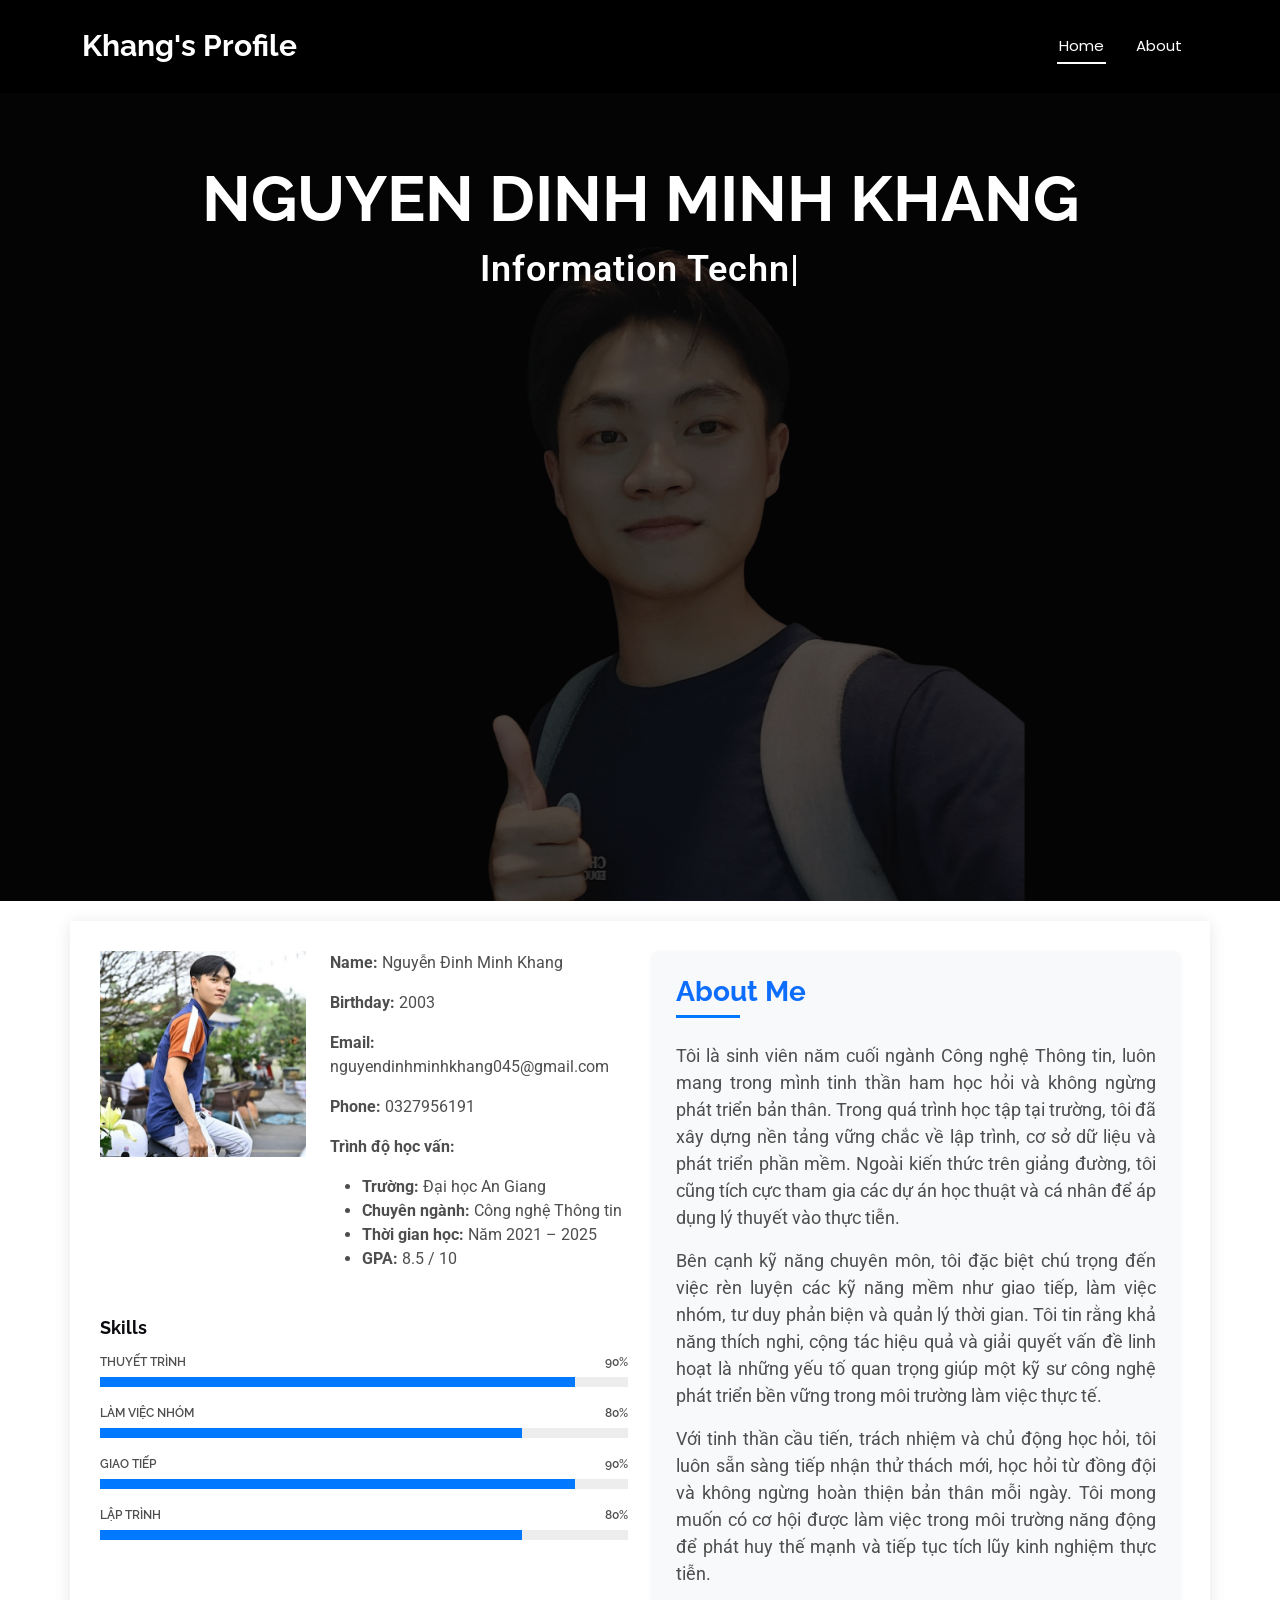
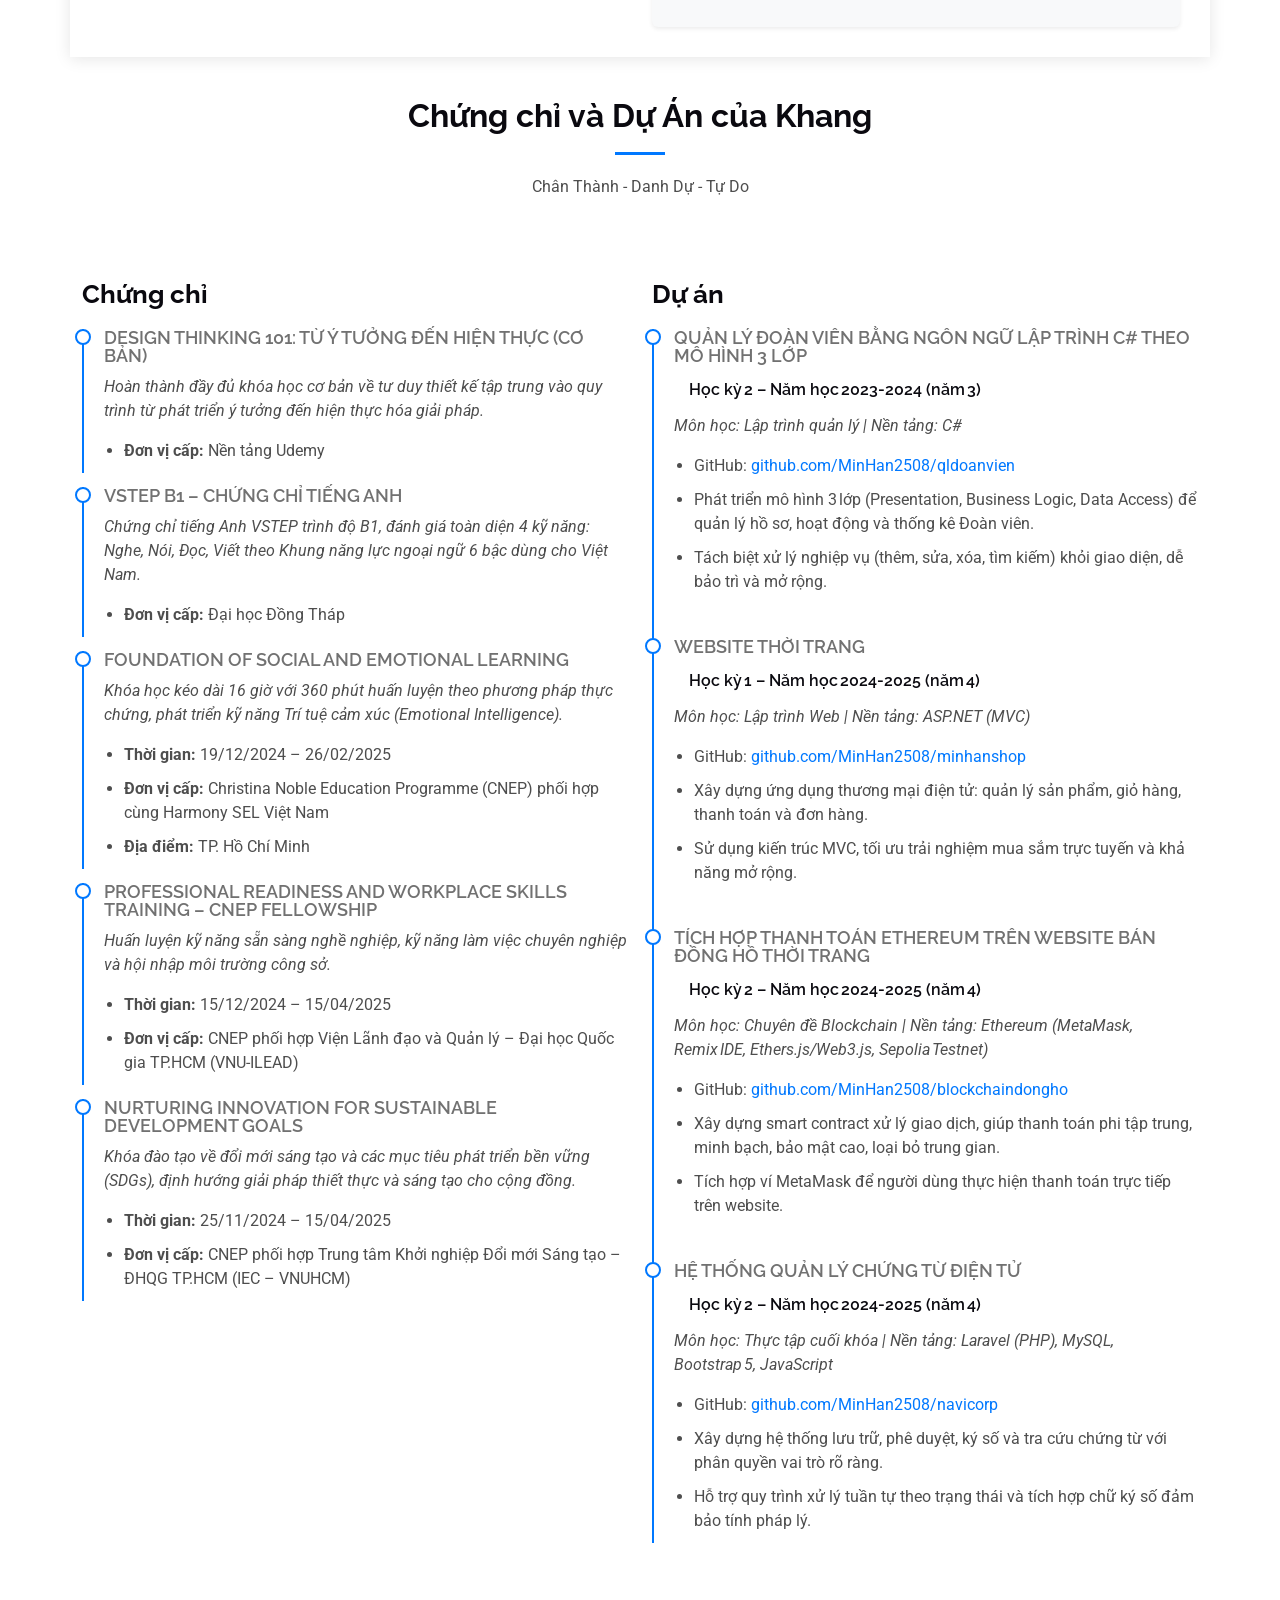
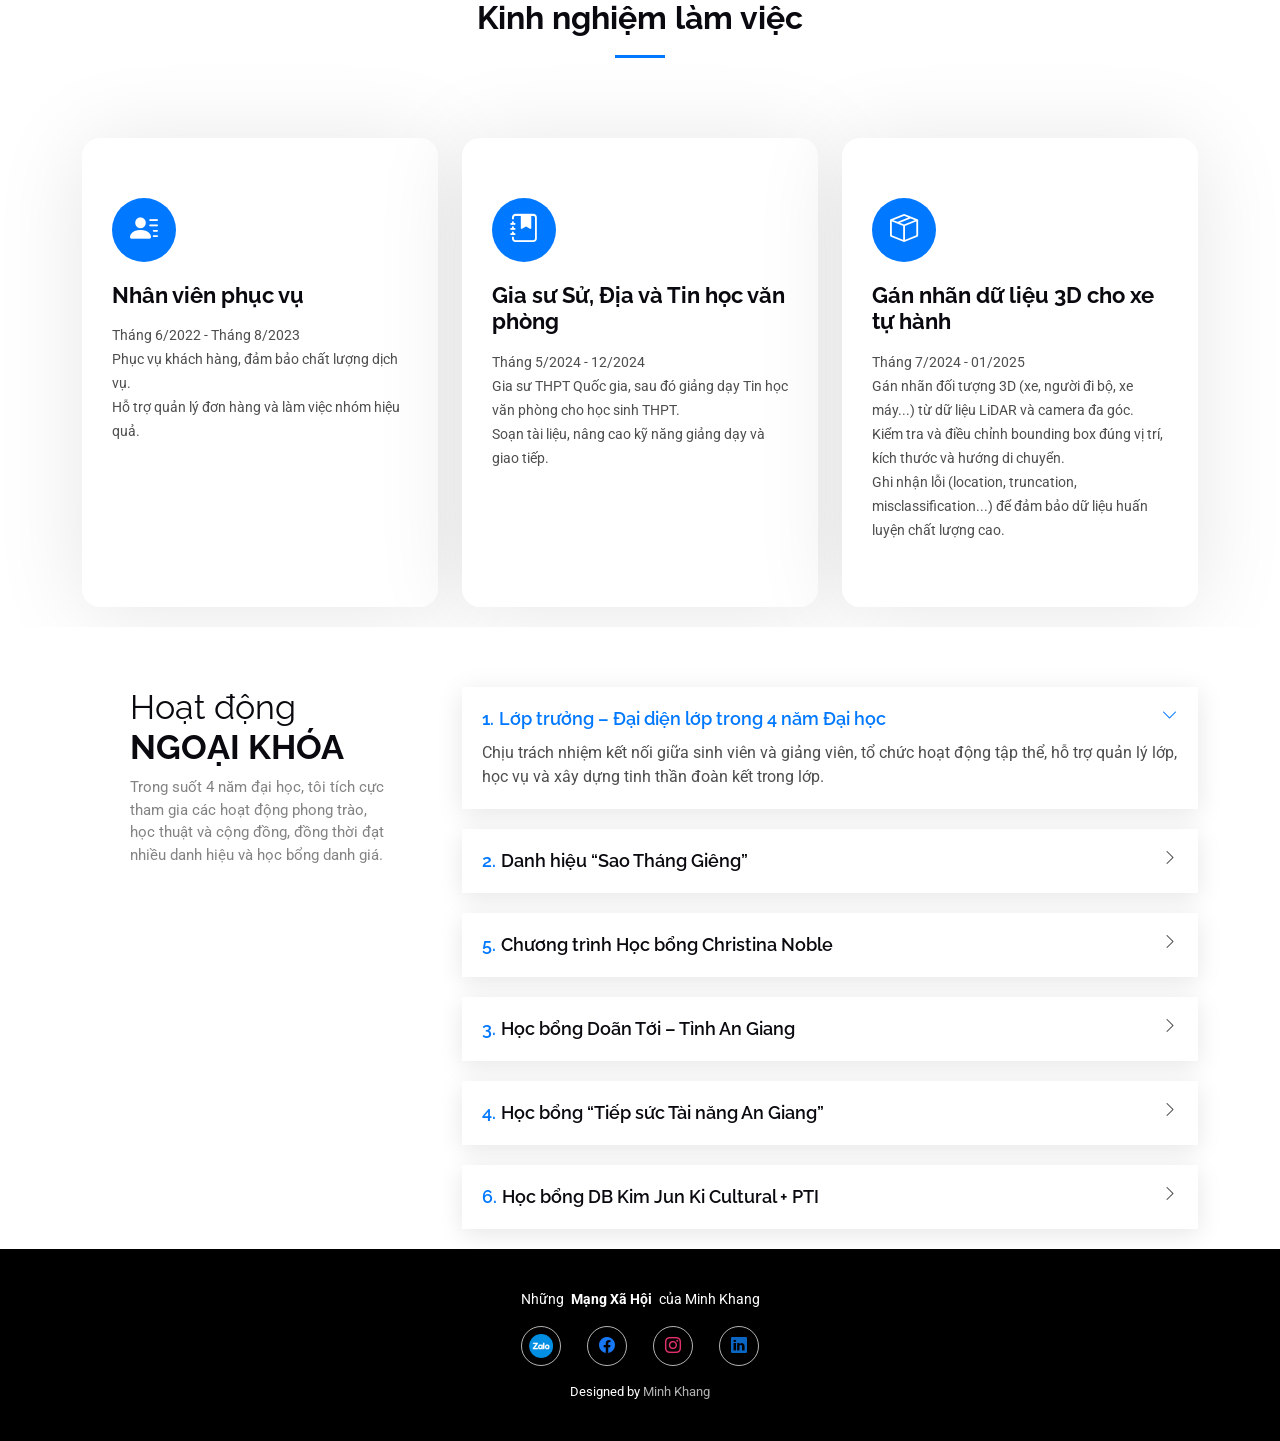
==== commit 5d50dc6d: "trang chu" ====
--- a/index.html
+++ b/index.html
@@ -4,7 +4,7 @@
 <head>
   <meta charset="utf-8">
   <meta content="width=device-width, initial-scale=1.0" name="viewport">
-  <title>Index - DevFolio Bootstrap Template</title>
+  <title> Khang Nguyễn Đinh Minh</title>
   <meta name="description" content="">
   <meta name="keywords" content="">
 
@@ -53,10 +53,10 @@
         <ul>
           <li><a href="#hero" class="active">Home<br></a></li>
           <li><a href="#about">About</a></li>
-          <li><a href="#services">Services</a></li>
+          <!-- <li><a href="#services">Services</a></li>
           <li><a href="#portfolio">Portfolio</a></li>
-          <li class="dropdown"><a href="#"><span>Dropdown</span> <i class="bi bi-chevron-down toggle-dropdown"></i></a>
-            <!-- <ul>
+          <li class="dropdown"><a href="#"><span>Dropdown</span> <i class="bi bi-chevron-down toggle-dropdown"></i></a> -->
+          <!-- <ul>
               <li><a href="#">Dropdown 1</a></li>
               <li class="dropdown"><a href="#"><span>Deep Dropdown</span> <i
                     class="bi bi-chevron-down toggle-dropdown"></i></a>
@@ -75,7 +75,7 @@
           </li>
           <li><a href="#contact">Contact</a></li>
         </ul> -->
-        <i class="mobile-nav-toggle d-xl-none bi bi-list"></i>
+          <i class="mobile-nav-toggle d-xl-none bi bi-list"></i>
       </nav>
 
     </div>
@@ -111,11 +111,19 @@
                 <img src="assets/img/profile-img.jpg" class="img-fluid" alt="">
               </div>
               <div class="col-lg-7 about-info">
-                <p><strong>Name: </strong> <span>Nguyễn Đinh Minh Khang</span></p>
-                <p><strong>Birthday: </strong> <span>2003</span></p>
-                <p><strong>Email: </strong> <span>nguyendinhminhkhang045@gmail.com</span></p>
-                <p><strong>Phone: </strong> <span>0327956191</span></p>
-              </div>
+                <p><strong>Name:</strong> <span>Nguyễn Đinh Minh Khang</span></p>
+                <p><strong>Birthday:</strong> <span>2003</span></p>
+                <p><strong>Email:</strong> <span>nguyendinhminhkhang045@gmail.com</span></p>
+                <p><strong>Phone:</strong> <span>0327956191</span></p>
+                <p><strong>Trình độ học vấn:</strong></p>
+                <ul>
+                  <li><strong>Trường:</strong> Đại học An Giang</li>
+                  <li><strong>Chuyên ngành:</strong> Công nghệ Thông tin</li>
+                  <li><strong>Thời gian học:</strong> Năm 2021 – 2025</li>
+                  <li><strong>GPA:</strong> 8.5 / 10</li>
+                </ul>
+              </div>
+
             </div>
 
             <div class="skills-content skills-animation">
@@ -123,15 +131,7 @@
               <h5>Skills</h5>
 
               <div class="progress">
-                <span class="skill"><span>HTML</span> <i class="val">100%</i></span>
-                <div class="progress-bar-wrap">
-                  <div class="progress-bar" role="progressbar" aria-valuenow="100" aria-valuemin="0"
-                    aria-valuemax="100"></div>
-                </div>
-              </div><!-- End Skills Item -->
-
-              <div class="progress">
-                <span class="skill"><span>CSS</span> <i class="val">90%</i></span>
+                <span class="skill"><span>Thuyết trình</span> <i class="val">90%</i></span>
                 <div class="progress-bar-wrap">
                   <div class="progress-bar" role="progressbar" aria-valuenow="90" aria-valuemin="0" aria-valuemax="100">
                   </div>
@@ -139,54 +139,67 @@
               </div><!-- End Skills Item -->
 
               <div class="progress">
-                <span class="skill"><span>JavaScript</span> <i class="val">75%</i></span>
+                <span class="skill"><span>Làm việc nhóm</span> <i class="val">80%</i></span>
                 <div class="progress-bar-wrap">
-                  <div class="progress-bar" role="progressbar" aria-valuenow="75" aria-valuemin="0" aria-valuemax="100">
+                  <div class="progress-bar" role="progressbar" aria-valuenow="80" aria-valuemin="0" aria-valuemax="100">
                   </div>
                 </div>
               </div><!-- End Skills Item -->
 
               <div class="progress">
-                <span class="skill"><span>Photoshop</span> <i class="val">55%</i></span>
+                <span class="skill"><span>Giao tiếp</span> <i class="val">90%</i></span>
                 <div class="progress-bar-wrap">
-                  <div class="progress-bar" role="progressbar" aria-valuenow="55" aria-valuemin="0" aria-valuemax="100">
+                  <div class="progress-bar" role="progressbar" aria-valuenow="90" aria-valuemin="0" aria-valuemax="100">
                   </div>
                 </div>
               </div><!-- End Skills Item -->
 
+              <div class="progress">
+                <span class="skill"><span>Lập trình</span> <i class="val">80%</i></span>
+                <div class="progress-bar-wrap">
+                  <div class="progress-bar" role="progressbar" aria-valuenow="80" aria-valuemin="0" aria-valuemax="100">
+                  </div>
+                </div>
+              </div><!-- End Skills Item -->
+
             </div>
           </div>
 
-        <div class="col-md-6">
-  <div class="about-me p-4 shadow-sm bg-light rounded" style="text-align: justify;">
-    <h4 class="mb-4 text-primary fw-bold">About Me</h4>
-    
-    <div class="mb-3">
-      <p>
-        Tôi là sinh viên năm cuối ngành Công nghệ Thông tin, luôn mang trong mình tinh thần ham học hỏi và không ngừng phát triển bản thân. 
-        Trong quá trình học tập tại trường, tôi đã xây dựng nền tảng vững chắc về lập trình, cơ sở dữ liệu và phát triển phần mềm. 
-        Ngoài kiến thức trên giảng đường, tôi cũng tích cực tham gia các dự án học thuật và cá nhân để áp dụng lý thuyết vào thực tiễn.
-      </p>
-    </div>
-
-    <div class="mb-3">
-      <p>
-        Bên cạnh kỹ năng chuyên môn, tôi đặc biệt chú trọng đến việc rèn luyện các kỹ năng mềm như giao tiếp, 
-        làm việc nhóm, tư duy phản biện và quản lý thời gian. 
-        Tôi tin rằng khả năng thích nghi, cộng tác hiệu quả và giải quyết vấn đề linh hoạt là những yếu tố quan trọng 
-        giúp một kỹ sư công nghệ phát triển bền vững trong môi trường làm việc thực tế.
-      </p>
-    </div>
-
-    <div>
-      <p>
-        Với tinh thần cầu tiến, trách nhiệm và chủ động học hỏi, tôi luôn sẵn sàng tiếp nhận thử thách mới, 
-        học hỏi từ đồng đội và không ngừng hoàn thiện bản thân mỗi ngày. 
-        Tôi mong muốn có cơ hội được làm việc trong môi trường năng động để phát huy thế mạnh và tiếp tục tích lũy kinh nghiệm thực tiễn.
-      </p>
-    </div>
-  </div>
-</div>
+          <div class="col-md-6">
+            <div class="about-me p-4 shadow-sm bg-light rounded" style="text-align: justify;">
+              <h4 class="mb-4 text-primary fw-bold">About Me</h4>
+
+              <div class="mb-3">
+                <p>
+                  Tôi là sinh viên năm cuối ngành Công nghệ Thông tin, luôn mang trong mình tinh thần ham học hỏi và
+                  không ngừng phát triển bản thân.
+                  Trong quá trình học tập tại trường, tôi đã xây dựng nền tảng vững chắc về lập trình, cơ sở dữ liệu và
+                  phát triển phần mềm.
+                  Ngoài kiến thức trên giảng đường, tôi cũng tích cực tham gia các dự án học thuật và cá nhân để áp dụng
+                  lý thuyết vào thực tiễn.
+                </p>
+              </div>
+
+              <div class="mb-3">
+                <p>
+                  Bên cạnh kỹ năng chuyên môn, tôi đặc biệt chú trọng đến việc rèn luyện các kỹ năng mềm như giao tiếp,
+                  làm việc nhóm, tư duy phản biện và quản lý thời gian.
+                  Tôi tin rằng khả năng thích nghi, cộng tác hiệu quả và giải quyết vấn đề linh hoạt là những yếu tố
+                  quan trọng
+                  giúp một kỹ sư công nghệ phát triển bền vững trong môi trường làm việc thực tế.
+                </p>
+              </div>
+
+              <div>
+                <p>
+                  Với tinh thần cầu tiến, trách nhiệm và chủ động học hỏi, tôi luôn sẵn sàng tiếp nhận thử thách mới,
+                  học hỏi từ đồng đội và không ngừng hoàn thiện bản thân mỗi ngày.
+                  Tôi mong muốn có cơ hội được làm việc trong môi trường năng động để phát huy thế mạnh và tiếp tục tích
+                  lũy kinh nghiệm thực tiễn.
+                </p>
+              </div>
+            </div>
+          </div>
 
 
         </div>
@@ -200,8 +213,8 @@
 
       <!-- Section Title -->
       <div class="container section-title" data-aos="fade-up">
-        <h2>Resume</h2>
-        <p>Necessitatibus eius consequatur ex aliquid fuga eum quidem sint consectetur velit</p>
+        <h2>Chứng chỉ và Dự Án của Khang</h2>
+        <p>Chân Thành - Danh Dự - Tự Do</p>
       </div><!-- End Section Title -->
 
       <div class="container">
@@ -209,71 +222,132 @@
         <div class="row">
 
           <div class="col-lg-6" data-aos="fade-up" data-aos-delay="100">
-            <h3 class="resume-title">Sumary</h3>
-
+            <h3 class="resume-title">Chứng chỉ</h3>
+
+            <!-- Chứng chỉ 1 -->
             <div class="resume-item pb-0">
-              <h4>Brandon Johnson</h4>
-              <p><em>Innovative and deadline-driven Graphic Designer with 3+ years of experience designing and
-                  developing user-centered digital/print marketing material from initial concept to final, polished
-                  deliverable.</em></p>
-              <ul>
-                <li>Portland par 127,Orlando, FL</li>
-                <li>(123) 456-7891</li>
-                <li>alice.barkley@example.com</li>
-              </ul>
-            </div><!-- Edn Resume Item -->
-
-            <h3 class="resume-title">Education</h3>
+              <h4>Design Thinking 101: Từ ý tưởng đến hiện thực (Cơ bản)</h4>
+              <p><em>Hoàn thành đầy đủ khóa học cơ bản về tư duy thiết kế tập trung vào quy trình từ phát triển ý tưởng
+                  đến hiện thực hóa giải pháp.</em></p>
+              <ul>
+                <li><strong>Đơn vị cấp:</strong> Nền tảng Udemy</li>
+              </ul>
+            </div>
+
+            <!-- Chứng chỉ 5 -->
+            <div class="resume-item pb-0">
+              <h4>VSTEP B1 – Chứng chỉ tiếng Anh</h4>
+              <p><em>Chứng chỉ tiếng Anh VSTEP trình độ B1, đánh giá toàn diện 4 kỹ năng: Nghe, Nói, Đọc, Viết theo
+                  Khung năng lực ngoại ngữ 6 bậc dùng cho Việt Nam.</em></p>
+              <ul>
+                <li><strong>Đơn vị cấp:</strong> Đại học Đồng Tháp</li>
+              </ul>
+            </div>
+
+
+
+            <div class="resume-item pb-0">
+              <h4>Foundation of Social and Emotional Learning</h4>
+              <p><em>Khóa học kéo dài 16 giờ với 360 phút huấn luyện theo phương pháp thực chứng, phát triển kỹ năng Trí
+                  tuệ cảm xúc (Emotional Intelligence).</em></p>
+              <ul>
+                <li><strong>Thời gian:</strong> 19/12/2024 – 26/02/2025</li>
+                <li><strong>Đơn vị cấp:</strong> Christina Noble Education Programme (CNEP) phối hợp cùng Harmony SEL
+                  Việt Nam</li>
+                <li><strong>Địa điểm:</strong> TP. Hồ Chí Minh</li>
+              </ul>
+            </div>
+
+            <!-- Chứng chỉ 2 -->
+            <div class="resume-item pb-0">
+              <h4>Professional Readiness and Workplace Skills Training – CNEP Fellowship</h4>
+              <p><em>Huấn luyện kỹ năng sẵn sàng nghề nghiệp, kỹ năng làm việc chuyên nghiệp và hội nhập môi trường công
+                  sở.</em></p>
+              <ul>
+                <li><strong>Thời gian:</strong> 15/12/2024 – 15/04/2025</li>
+                <li><strong>Đơn vị cấp:</strong> CNEP phối hợp Viện Lãnh đạo và Quản lý – Đại học Quốc gia TP.HCM
+                  (VNU-ILEAD)</li>
+              </ul>
+            </div>
+
+            <!-- Chứng chỉ 3 -->
+            <div class="resume-item pb-0">
+              <h4>Nurturing Innovation for Sustainable Development Goals</h4>
+              <p><em>Khóa đào tạo về đổi mới sáng tạo và các mục tiêu phát triển bền vững (SDGs), định hướng giải pháp
+                  thiết thực và sáng tạo cho cộng đồng.</em></p>
+              <ul>
+                <li><strong>Thời gian:</strong> 25/11/2024 – 15/04/2025</li>
+                <li><strong>Đơn vị cấp:</strong> CNEP phối hợp Trung tâm Khởi nghiệp Đổi mới Sáng tạo – ĐHQG TP.HCM (IEC
+                  – VNUHCM)</li>
+              </ul>
+            </div>
+
+
+
+
+
+
+          </div>
+
+          <div class="col-lg-6" data-aos="fade-up" data-aos-delay="200">
+            <h3 class="resume-title">Dự án</h3>
+
+            <!-- Dự án 1 -->
             <div class="resume-item">
-              <h4>Master of Fine Arts &amp; Graphic Design</h4>
-              <h5>2015 - 2016</h5>
-              <p><em>Rochester Institute of Technology, Rochester, NY</em></p>
-              <p>Qui deserunt veniam. Et sed aliquam labore tempore sed quisquam iusto autem sit. Ea vero voluptatum qui
-                ut dignissimos deleniti nerada porti sand markend</p>
-            </div><!-- Edn Resume Item -->
-
+              <h4>Quản lý Đoàn viên bằng ngôn ngữ lập trình C# theo mô hình 3 lớp</h4>
+              <h5>Học kỳ 2 – Năm học 2023‑2024 (năm 3)</h5>
+              <p><em>Môn học: Lập trình quản lý | Nền tảng: C#</em></p>
+              <ul>
+                <li>GitHub: <a href="https://github.com/MinHan2508/qldoanvien"
+                    target="_blank">github.com/MinHan2508/qldoanvien</a></li>
+                <li>Phát triển mô hình 3 lớp (Presentation, Business Logic, Data Access) để quản lý hồ sơ, hoạt động và
+                  thống kê Đoàn viên.</li>
+                <li>Tách biệt xử lý nghiệp vụ (thêm, sửa, xóa, tìm kiếm) khỏi giao diện, dễ bảo trì và mở rộng.</li>
+              </ul>
+            </div>
+
+            <!-- Dự án 2 -->
             <div class="resume-item">
-              <h4>Bachelor of Fine Arts &amp; Graphic Design</h4>
-              <h5>2010 - 2014</h5>
-              <p><em>Rochester Institute of Technology, Rochester, NY</em></p>
-              <p>Quia nobis sequi est occaecati aut. Repudiandae et iusto quae reiciendis et quis Eius vel ratione eius
-                unde vitae rerum voluptates asperiores voluptatem Earum molestiae consequatur neque etlon sader mart
-                dila</p>
-            </div><!-- Edn Resume Item -->
-
+              <h4>Website thời trang</h4>
+              <h5>Học kỳ 1 – Năm học 2024‑2025 (năm 4)</h5>
+              <p><em>Môn học: Lập trình Web | Nền tảng: ASP.NET (MVC)</em></p>
+              <ul>
+                <li>GitHub: <a href="https://github.com/MinHan2508/minhanshop"
+                    target="_blank">github.com/MinHan2508/minhanshop</a></li>
+                <li>Xây dựng ứng dụng thương mại điện tử: quản lý sản phẩm, giỏ hàng, thanh toán và đơn hàng.</li>
+                <li>Sử dụng kiến trúc MVC, tối ưu trải nghiệm mua sắm trực tuyến và khả năng mở rộng.</li>
+              </ul>
+            </div>
+
+            <!-- Dự án 3 -->
+            <div class="resume-item">
+              <h4>Tích hợp thanh toán Ethereum trên website bán đồng hồ thời trang</h4>
+              <h5>Học kỳ 2 – Năm học 2024‑2025 (năm 4)</h5>
+              <p><em>Môn học: Chuyên đề Blockchain | Nền tảng: Ethereum (MetaMask, Remix IDE, Ethers.js/Web3.js,
+                  Sepolia Testnet)</em></p>
+              <ul>
+                <li>GitHub: <a href="https://github.com/MinHan2508/blockchaindongho"
+                    target="_blank">github.com/MinHan2508/blockchaindongho</a></li>
+                <li>Xây dựng smart contract xử lý giao dịch, giúp thanh toán phi tập trung, minh bạch, bảo mật cao, loại
+                  bỏ trung gian.</li>
+                <li>Tích hợp ví MetaMask để người dùng thực hiện thanh toán trực tiếp trên website.</li>
+              </ul>
+            </div>
+
+            <!-- Dự án 4 -->
+            <div class="resume-item">
+              <h4>Hệ thống quản lý chứng từ điện tử</h4>
+              <h5>Học kỳ 2 – Năm học 2024‑2025 (năm 4)</h5>
+              <p><em>Môn học: Thực tập cuối khóa | Nền tảng: Laravel (PHP), MySQL, Bootstrap 5, JavaScript</em></p>
+              <ul>
+                <li>GitHub: <a href="https://github.com/MinHan2508/navicorp"
+                    target="_blank">github.com/MinHan2508/navicorp</a></li>
+                <li>Xây dựng hệ thống lưu trữ, phê duyệt, ký số và tra cứu chứng từ với phân quyền vai trò rõ ràng.</li>
+                <li>Hỗ trợ quy trình xử lý tuần tự theo trạng thái và tích hợp chữ ký số đảm bảo tính pháp lý.</li>
+              </ul>
+            </div>
           </div>
 
-          <div class="col-lg-6" data-aos="fade-up" data-aos-delay="200">
-            <h3 class="resume-title">Professional Experience</h3>
-            <div class="resume-item">
-              <h4>Senior graphic design specialist</h4>
-              <h5>2019 - Present</h5>
-              <p><em>Experion, New York, NY </em></p>
-              <ul>
-                <li>Lead in the design, development, and implementation of the graphic, layout, and production
-                  communication materials</li>
-                <li>Delegate tasks to the 7 members of the design team and provide counsel on all aspects of the
-                  project. </li>
-                <li>Supervise the assessment of all graphic materials in order to ensure quality and accuracy of the
-                  design</li>
-                <li>Oversee the efficient use of production project budgets ranging from $2,000 - $25,000</li>
-              </ul>
-            </div><!-- Edn Resume Item -->
-
-            <div class="resume-item">
-              <h4>Graphic design specialist</h4>
-              <h5>2017 - 2018</h5>
-              <p><em>Stepping Stone Advertising, New York, NY</em></p>
-              <ul>
-                <li>Developed numerous marketing programs (logos, brochures,infographics, presentations, and
-                  advertisements).</li>
-                <li>Managed up to 5 projects or tasks at a given time while under pressure</li>
-                <li>Recommended and consulted with clients on the most appropriate graphic design</li>
-                <li>Created 4+ design presentations and proposals a month for clients and account managers</li>
-              </ul>
-            </div><!-- Edn Resume Item -->
-
-          </div>
 
         </div>
 
@@ -286,8 +360,7 @@
 
       <!-- Section Title -->
       <div class="container section-title" data-aos="fade-up">
-        <h2>Services</h2>
-        <p>Necessitatibus eius consequatur ex aliquid fuga eum quidem sint consectetur velit</p>
+        <h2>Kinh nghiệm làm việc</h2>
       </div><!-- End Section Title -->
 
       <div class="container">
@@ -295,691 +368,190 @@
         <div class="row gy-4">
 
           <div class="col-lg-4 col-md-6" data-aos="fade-up" data-aos-delay="100">
-            <div class="service-item  position-relative">
+            <div class="service-item position-relative">
               <div class="icon">
-                <i class="bi bi-activity"></i>
+                <i class="bi bi-person-lines-fill"></i>
               </div>
               <a href="#" class="stretched-link">
-                <h3>Nesciunt Mete</h3>
+                <h3>Nhân viên phục vụ</h3>
               </a>
-              <p>Provident nihil minus qui consequatur non omnis maiores. Eos accusantium minus dolores iure perferendis
-                tempore et consequatur.</p>
+              <p>Tháng 6/2022 - Tháng 8/2023<br>
+                Phục vụ khách hàng, đảm bảo chất lượng dịch vụ.<br>
+                Hỗ trợ quản lý đơn hàng và làm việc nhóm hiệu quả.</p>
             </div>
           </div><!-- End Service Item -->
 
           <div class="col-lg-4 col-md-6" data-aos="fade-up" data-aos-delay="200">
             <div class="service-item position-relative">
               <div class="icon">
-                <i class="bi bi-broadcast"></i>
+                <i class="bi bi-journal-bookmark-fill"></i>
               </div>
               <a href="#" class="stretched-link">
-                <h3>Eosle Commodi</h3>
+                <h3>Gia sư Sử, Địa và Tin học văn phòng</h3>
               </a>
-              <p>Ut autem aut autem non a. Sint sint sit facilis nam iusto sint. Libero corrupti neque eum hic non ut
-                nesciunt dolorem.</p>
+              <p>Tháng 5/2024 - 12/2024<br>
+                Gia sư THPT Quốc gia, sau đó giảng dạy Tin học văn phòng cho học sinh THPT.<br>
+                Soạn tài liệu, nâng cao kỹ năng giảng dạy và giao tiếp.</p>
             </div>
           </div><!-- End Service Item -->
 
           <div class="col-lg-4 col-md-6" data-aos="fade-up" data-aos-delay="300">
             <div class="service-item position-relative">
               <div class="icon">
-                <i class="bi bi-easel"></i>
+                <i class="bi bi-box-seam"></i>
               </div>
               <a href="#" class="stretched-link">
-                <h3>Ledo Markt</h3>
+                <h3>Gán nhãn dữ liệu 3D cho xe tự hành</h3>
               </a>
-              <p>Ut excepturi voluptatem nisi sed. Quidem fuga consequatur. Minus ea aut. Vel qui id voluptas adipisci
-                eos earum corrupti.</p>
+              <p>Tháng 7/2024 - 01/2025<br>
+                Gán nhãn đối tượng 3D (xe, người đi bộ, xe máy...) từ dữ liệu LiDAR và camera đa góc.<br>
+                Kiểm tra và điều chỉnh bounding box đúng vị trí, kích thước và hướng di chuyển.<br>
+                Ghi nhận lỗi (location, truncation, misclassification...) để đảm bảo dữ liệu huấn luyện chất lượng cao.
+              </p>
             </div>
           </div><!-- End Service Item -->
 
-          <div class="col-lg-4 col-md-6" data-aos="fade-up" data-aos-delay="400">
-            <div class="service-item position-relative">
-              <div class="icon">
-                <i class="bi bi-bounding-box-circles"></i>
-              </div>
-              <a href="#" class="stretched-link">
-                <h3>Asperiores Commodit</h3>
-              </a>
-              <p>Non et temporibus minus omnis sed dolor esse consequatur. Cupiditate sed error ea fuga sit provident
-                adipisci neque.</p>
-              <a href="#" class="stretched-link"></a>
-            </div>
-          </div><!-- End Service Item -->
-
-          <div class="col-lg-4 col-md-6" data-aos="fade-up" data-aos-delay="500">
-            <div class="service-item position-relative">
-              <div class="icon">
-                <i class="bi bi-calendar4-week"></i>
-              </div>
-              <a href="#" class="stretched-link">
-                <h3>Velit Doloremque</h3>
-              </a>
-              <p>Cumque et suscipit saepe. Est maiores autem enim facilis ut aut ipsam corporis aut. Sed animi at autem
-                alias eius labore.</p>
-              <a href="#" class="stretched-link"></a>
-            </div>
-          </div><!-- End Service Item -->
-
-          <div class="col-lg-4 col-md-6" data-aos="fade-up" data-aos-delay="600">
-            <div class="service-item position-relative">
-              <div class="icon">
-                <i class="bi bi-chat-square-text"></i>
-              </div>
-              <a href="#" class="stretched-link">
-                <h3>Dolori Architecto</h3>
-              </a>
-              <p>Hic molestias ea quibusdam eos. Fugiat enim doloremque aut neque non et debitis iure. Corrupti
-                recusandae ducimus enim.</p>
-              <a href="#" class="stretched-link"></a>
-            </div>
-          </div><!-- End Service Item -->
-
         </div>
 
       </div>
 
     </section><!-- /Services Section -->
 
-    <!-- Stats Section -->
-    <section id="stats" class="stats section accent-background">
-
-      <img src="assets/img/stats-bg.jpg" alt="" data-aos="fade-in">
-
-      <div class="container position-relative" data-aos="fade-up" data-aos-delay="100">
-
-        <div class="row gy-4">
-
-          <div class="col-lg-3 col-md-6">
-            <div class="stats-item text-center w-100 h-100">
-              <span data-purecounter-start="0" data-purecounter-end="232" data-purecounter-duration="0"
-                class="purecounter">232</span>
-              <p>Clients</p>
-            </div>
-          </div><!-- End Stats Item -->
-
-          <div class="col-lg-3 col-md-6">
-            <div class="stats-item text-center w-100 h-100">
-              <span data-purecounter-start="0" data-purecounter-end="521" data-purecounter-duration="0"
-                class="purecounter">521</span>
-              <p>Projects</p>
-            </div>
-          </div><!-- End Stats Item -->
-
-          <div class="col-lg-3 col-md-6">
-            <div class="stats-item text-center w-100 h-100">
-              <span data-purecounter-start="0" data-purecounter-end="1453" data-purecounter-duration="0"
-                class="purecounter">1453</span>
-              <p>Hours Of Support</p>
-            </div>
-          </div><!-- End Stats Item -->
-
-          <div class="col-lg-3 col-md-6">
-            <div class="stats-item text-center w-100 h-100">
-              <span data-purecounter-start="0" data-purecounter-end="32" data-purecounter-duration="0"
-                class="purecounter">32</span>
-              <p>Awards</p>
-            </div>
-          </div><!-- End Stats Item -->
-
-        </div>
-
-      </div>
-
-    </section><!-- /Stats Section -->
+
+
 
     <!-- Portfolio Section -->
-    <section id="portfolio" class="portfolio section">
-
-      <!-- Section Title -->
-      <div class="container section-title" data-aos="fade-up">
-        <h2>Portfolio</h2>
-        <p>Necessitatibus eius consequatur ex aliquid fuga eum quidem sint consectetur velit</p>
-      </div><!-- End Section Title -->
-
-      <div class="container">
-
-        <div class="isotope-layout" data-default-filter="*" data-layout="masonry" data-sort="original-order">
-
-          <ul class="portfolio-filters isotope-filters" data-aos="fade-up" data-aos-delay="100">
-            <li data-filter="*" class="filter-active">All</li>
-            <li data-filter=".filter-app">App</li>
-            <li data-filter=".filter-product">Product</li>
-            <li data-filter=".filter-branding">Branding</li>
-            <li data-filter=".filter-books">Books</li>
-          </ul><!-- End Portfolio Filters -->
-
-          <div class="row gy-4 isotope-container" data-aos="fade-up" data-aos-delay="200">
-
-            <div class="col-lg-4 col-md-6 portfolio-item isotope-item filter-app">
-              <img src="assets/img/portfolio/app-1.jpg" class="img-fluid" alt="">
-              <div class="portfolio-info">
-                <h4>App 1</h4>
-                <p>Lorem ipsum, dolor sit amet consectetur</p>
-                <a href="assets/img/portfolio/app-1.jpg" title="App 1" data-gallery="portfolio-gallery-app"
-                  class="glightbox preview-link"><i class="bi bi-zoom-in"></i></a>
-                <a href="portfolio-details.html" title="More Details" class="details-link"><i
-                    class="bi bi-link-45deg"></i></a>
-              </div>
-            </div><!-- End Portfolio Item -->
-
-            <div class="col-lg-4 col-md-6 portfolio-item isotope-item filter-product">
-              <img src="assets/img/portfolio/product-1.jpg" class="img-fluid" alt="">
-              <div class="portfolio-info">
-                <h4>Product 1</h4>
-                <p>Lorem ipsum, dolor sit amet consectetur</p>
-                <a href="assets/img/portfolio/product-1.jpg" title="Product 1" data-gallery="portfolio-gallery-product"
-                  class="glightbox preview-link"><i class="bi bi-zoom-in"></i></a>
-                <a href="portfolio-details.html" title="More Details" class="details-link"><i
-                    class="bi bi-link-45deg"></i></a>
-              </div>
-            </div><!-- End Portfolio Item -->
-
-            <div class="col-lg-4 col-md-6 portfolio-item isotope-item filter-branding">
-              <img src="assets/img/portfolio/branding-1.jpg" class="img-fluid" alt="">
-              <div class="portfolio-info">
-                <h4>Branding 1</h4>
-                <p>Lorem ipsum, dolor sit amet consectetur</p>
-                <a href="assets/img/portfolio/branding-1.jpg" title="Branding 1"
-                  data-gallery="portfolio-gallery-branding" class="glightbox preview-link"><i
-                    class="bi bi-zoom-in"></i></a>
-                <a href="portfolio-details.html" title="More Details" class="details-link"><i
-                    class="bi bi-link-45deg"></i></a>
-              </div>
-            </div><!-- End Portfolio Item -->
-
-            <div class="col-lg-4 col-md-6 portfolio-item isotope-item filter-books">
-              <img src="assets/img/portfolio/books-1.jpg" class="img-fluid" alt="">
-              <div class="portfolio-info">
-                <h4>Books 1</h4>
-                <p>Lorem ipsum, dolor sit amet consectetur</p>
-                <a href="assets/img/portfolio/books-1.jpg" title="Branding 1" data-gallery="portfolio-gallery-book"
-                  class="glightbox preview-link"><i class="bi bi-zoom-in"></i></a>
-                <a href="portfolio-details.html" title="More Details" class="details-link"><i
-                    class="bi bi-link-45deg"></i></a>
-              </div>
-            </div><!-- End Portfolio Item -->
-
-            <div class="col-lg-4 col-md-6 portfolio-item isotope-item filter-app">
-              <img src="assets/img/portfolio/app-2.jpg" class="img-fluid" alt="">
-              <div class="portfolio-info">
-                <h4>App 2</h4>
-                <p>Lorem ipsum, dolor sit amet consectetur</p>
-                <a href="assets/img/portfolio/app-2.jpg" title="App 2" data-gallery="portfolio-gallery-app"
-                  class="glightbox preview-link"><i class="bi bi-zoom-in"></i></a>
-                <a href="portfolio-details.html" title="More Details" class="details-link"><i
-                    class="bi bi-link-45deg"></i></a>
-              </div>
-            </div><!-- End Portfolio Item -->
-
-            <div class="col-lg-4 col-md-6 portfolio-item isotope-item filter-product">
-              <img src="assets/img/portfolio/product-2.jpg" class="img-fluid" alt="">
-              <div class="portfolio-info">
-                <h4>Product 2</h4>
-                <p>Lorem ipsum, dolor sit amet consectetur</p>
-                <a href="assets/img/portfolio/product-2.jpg" title="Product 2" data-gallery="portfolio-gallery-product"
-                  class="glightbox preview-link"><i class="bi bi-zoom-in"></i></a>
-                <a href="portfolio-details.html" title="More Details" class="details-link"><i
-                    class="bi bi-link-45deg"></i></a>
-              </div>
-            </div><!-- End Portfolio Item -->
-
-            <div class="col-lg-4 col-md-6 portfolio-item isotope-item filter-branding">
-              <img src="assets/img/portfolio/branding-2.jpg" class="img-fluid" alt="">
-              <div class="portfolio-info">
-                <h4>Branding 2</h4>
-                <p>Lorem ipsum, dolor sit amet consectetur</p>
-                <a href="assets/img/portfolio/branding-2.jpg" title="Branding 2"
-                  data-gallery="portfolio-gallery-branding" class="glightbox preview-link"><i
-                    class="bi bi-zoom-in"></i></a>
-                <a href="portfolio-details.html" title="More Details" class="details-link"><i
-                    class="bi bi-link-45deg"></i></a>
-              </div>
-            </div><!-- End Portfolio Item -->
-
-            <div class="col-lg-4 col-md-6 portfolio-item isotope-item filter-books">
-              <img src="assets/img/portfolio/books-2.jpg" class="img-fluid" alt="">
-              <div class="portfolio-info">
-                <h4>Books 2</h4>
-                <p>Lorem ipsum, dolor sit amet consectetur</p>
-                <a href="assets/img/portfolio/books-2.jpg" title="Branding 2" data-gallery="portfolio-gallery-book"
-                  class="glightbox preview-link"><i class="bi bi-zoom-in"></i></a>
-                <a href="portfolio-details.html" title="More Details" class="details-link"><i
-                    class="bi bi-link-45deg"></i></a>
-              </div>
-            </div><!-- End Portfolio Item -->
-
-            <div class="col-lg-4 col-md-6 portfolio-item isotope-item filter-app">
-              <img src="assets/img/portfolio/app-3.jpg" class="img-fluid" alt="">
-              <div class="portfolio-info">
-                <h4>App 3</h4>
-                <p>Lorem ipsum, dolor sit amet consectetur</p>
-                <a href="assets/img/portfolio/app-3.jpg" title="App 3" data-gallery="portfolio-gallery-app"
-                  class="glightbox preview-link"><i class="bi bi-zoom-in"></i></a>
-                <a href="portfolio-details.html" title="More Details" class="details-link"><i
-                    class="bi bi-link-45deg"></i></a>
-              </div>
-            </div><!-- End Portfolio Item -->
-
-            <div class="col-lg-4 col-md-6 portfolio-item isotope-item filter-product">
-              <img src="assets/img/portfolio/product-3.jpg" class="img-fluid" alt="">
-              <div class="portfolio-info">
-                <h4>Product 3</h4>
-                <p>Lorem ipsum, dolor sit amet consectetur</p>
-                <a href="assets/img/portfolio/product-3.jpg" title="Product 3" data-gallery="portfolio-gallery-product"
-                  class="glightbox preview-link"><i class="bi bi-zoom-in"></i></a>
-                <a href="portfolio-details.html" title="More Details" class="details-link"><i
-                    class="bi bi-link-45deg"></i></a>
-              </div>
-            </div><!-- End Portfolio Item -->
-
-            <div class="col-lg-4 col-md-6 portfolio-item isotope-item filter-branding">
-              <img src="assets/img/portfolio/branding-3.jpg" class="img-fluid" alt="">
-              <div class="portfolio-info">
-                <h4>Branding 3</h4>
-                <p>Lorem ipsum, dolor sit amet consectetur</p>
-                <a href="assets/img/portfolio/branding-3.jpg" title="Branding 2"
-                  data-gallery="portfolio-gallery-branding" class="glightbox preview-link"><i
-                    class="bi bi-zoom-in"></i></a>
-                <a href="portfolio-details.html" title="More Details" class="details-link"><i
-                    class="bi bi-link-45deg"></i></a>
-              </div>
-            </div><!-- End Portfolio Item -->
-
-            <div class="col-lg-4 col-md-6 portfolio-item isotope-item filter-books">
-              <img src="assets/img/portfolio/books-3.jpg" class="img-fluid" alt="">
-              <div class="portfolio-info">
-                <h4>Books 3</h4>
-                <p>Lorem ipsum, dolor sit amet consectetur</p>
-                <a href="assets/img/portfolio/books-3.jpg" title="Branding 3" data-gallery="portfolio-gallery-book"
-                  class="glightbox preview-link"><i class="bi bi-zoom-in"></i></a>
-                <a href="portfolio-details.html" title="More Details" class="details-link"><i
-                    class="bi bi-link-45deg"></i></a>
-              </div>
-            </div><!-- End Portfolio Item -->
-
-          </div><!-- End Portfolio Container -->
-
-        </div>
-
-      </div>
-
-    </section><!-- /Portfolio Section -->
 
     <!-- Pricing Section -->
     <section id="pricing" class="pricing section">
 
       <!-- Section Title -->
-      <div class="container section-title" data-aos="fade-up">
-        <h2>Pricing</h2>
-        <p>Necessitatibus eius consequatur ex aliquid fuga eum quidem sint consectetur velit</p>
-      </div><!-- End Section Title -->
-
-      <div class="container" data-aos="fade-up" data-aos-delay="100">
-
-        <div class="row gy-4 gx-lg-5">
-
-          <div class="col-lg-6">
-            <div class="pricing-item d-flex justify-content-between">
-              <h3>Portrait Photography</h3>
-              <h4>$160.00</h4>
-            </div>
-          </div><!-- End Pricing Item -->
-
-          <div class="col-lg-6">
-            <div class="pricing-item d-flex justify-content-between">
-              <h3>Fashion Photography</h3>
-              <h4>$300.00</h4>
-            </div>
-          </div><!-- End Pricing Item -->
-
-          <div class="col-lg-6">
-            <div class="pricing-item d-flex justify-content-between">
-              <h3>Sports Photography</h3>
-              <h4>$200.00</h4>
-            </div>
-          </div><!-- End Pricing Item -->
-
-          <div class="col-lg-6">
-            <div class="pricing-item d-flex justify-content-between">
-              <h3>Still Life Photography</h3>
-              <h4>$120.00</h4>
-            </div>
-          </div><!-- End Pricing Item -->
-
-          <div class="col-lg-6">
-            <div class="pricing-item d-flex justify-content-between">
-              <h3>Wedding Photography</h3>
-              <h4>$500.00</h4>
-            </div>
-          </div><!-- End Pricing Item -->
-
-          <div class="col-lg-6">
-            <div class="pricing-item d-flex justify-content-between">
-              <h3>Photojournalism</h3>
-              <h4>$200.00</h4>
-            </div>
-          </div><!-- End Pricing Item -->
-
-        </div>
-
-      </div>
+
+
 
     </section><!-- /Pricing Section -->
 
     <!-- Faq Section -->
     <section id="faq" class="faq section">
-
       <div class="container">
-
         <div class="row gy-4">
 
           <div class="col-lg-4" data-aos="fade-up" data-aos-delay="100">
             <div class="content px-xl-5">
-              <h3><span>Frequently Asked </span><strong>Questions</strong></h3>
-              <p>
-                Lorem ipsum dolor sit amet, consectetur adipiscing elit, sed do eiusmod tempor incididunt ut labore et
-                dolore magna aliqua. Duis aute irure dolor in reprehenderit
-              </p>
+              <h3><span>Hoạt động </span><strong>NGOẠI KHÓA </strong></h3>
+              <p>Trong suốt 4 năm đại học, tôi tích cực tham gia các hoạt động phong trào, học thuật và cộng đồng, đồng
+                thời đạt nhiều danh hiệu và học bổng danh giá.</p>
             </div>
           </div>
 
           <div class="col-lg-8" data-aos="fade-up" data-aos-delay="200">
-
             <div class="faq-container">
+
               <div class="faq-item faq-active">
-                <h3><span class="num">1.</span> <span>Non consectetur a erat nam at lectus urna duis?</span></h3>
+                <h3><span class="num">1.</span> <span>Lớp trưởng – Đại diện lớp trong 4 năm Đại học</span></h3>
                 <div class="faq-content">
-                  <p>Feugiat pretium nibh ipsum consequat. Tempus iaculis urna id volutpat lacus laoreet non curabitur
-                    gravida. Venenatis lectus magna fringilla urna porttitor rhoncus dolor purus non.</p>
+                  <p>Chịu trách nhiệm kết nối giữa sinh viên và giảng viên, tổ chức hoạt động tập thể, hỗ trợ quản lý
+                    lớp, học vụ và xây dựng tinh thần đoàn kết trong lớp.</p>
                 </div>
                 <i class="faq-toggle bi bi-chevron-right"></i>
-              </div><!-- End Faq item-->
+              </div>
 
               <div class="faq-item">
-                <h3><span class="num">2.</span> <span>Feugiat scelerisque varius morbi enim nunc faucibus a
-                    pellentesque?</span></h3>
+                <h3><span class="num">2.</span> <span>Danh hiệu “Sao Tháng Giêng”</span></h3>
                 <div class="faq-content">
-                  <p>Dolor sit amet consectetur adipiscing elit pellentesque habitant morbi. Id interdum velit laoreet
-                    id donec ultrices. Fringilla phasellus faucibus scelerisque eleifend donec pretium. Est pellentesque
-                    elit ullamcorper dignissim. Mauris ultrices eros in cursus turpis massa tincidunt dui.</p>
+                  <p>Được trao bởi Hội Sinh viên Việt Nam dành cho cán bộ Hội - Đoàn có thành tích học tập, rèn luyện và
+                    cống hiến nổi bật trong năm học.</p>
                 </div>
                 <i class="faq-toggle bi bi-chevron-right"></i>
-              </div><!-- End Faq item-->
+              </div>
 
               <div class="faq-item">
-                <h3><span class="num">3.</span> <span>Dolor sit amet consectetur adipiscing elit pellentesque?</span>
-                </h3>
+                <h3><span class="num">5.</span> <span>Chương trình Học bổng Christina Noble</span></h3>
                 <div class="faq-content">
-                  <p>Eleifend mi in nulla posuere sollicitudin aliquam ultrices sagittis orci. Faucibus pulvinar
-                    elementum integer enim. Sem nulla pharetra diam sit amet nisl suscipit. Rutrum tellus pellentesque
-                    eu tincidunt. Lectus urna duis convallis convallis tellus. Urna molestie at elementum eu facilisis
-                    sed odio morbi quis</p>
+                  <p>Tham gia học bổng CNEP với nhiều hoạt động kỹ năng nghề nghiệp, tư duy cảm xúc và đổi mới sáng tạo.
+                    Nhận hỗ trợ học phí và kỹ năng mềm từ tổ chức phi lợi nhuận quốc tế.</p>
                 </div>
                 <i class="faq-toggle bi bi-chevron-right"></i>
-              </div><!-- End Faq item-->
+              </div>
+
+
 
               <div class="faq-item">
-                <h3><span class="num">4.</span> <span>Ac odio tempor orci dapibus. Aliquam eleifend mi in nulla?</span>
-                </h3>
+                <h3><span class="num">3.</span> <span>Học bổng Doãn Tới – Tỉnh An Giang</span></h3>
                 <div class="faq-content">
-                  <p>Dolor sit amet consectetur adipiscing elit pellentesque habitant morbi. Id interdum velit laoreet
-                    id donec ultrices. Fringilla phasellus faucibus scelerisque eleifend donec pretium. Est pellentesque
-                    elit ullamcorper dignissim. Mauris ultrices eros in cursus turpis massa tincidunt dui.</p>
+                  <p>Học bổng khuyến học dành cho sinh viên An Giang với tinh thần vượt khó và kết quả học tập tốt. Là
+                    sự
+                    ghi nhận của cộng đồng doanh nghiệp địa phương.</p>
                 </div>
                 <i class="faq-toggle bi bi-chevron-right"></i>
-              </div><!-- End Faq item-->
+              </div>
 
               <div class="faq-item">
-                <h3><span class="num">5.</span> <span>Tempus quam pellentesque nec nam aliquam sem et tortor
-                    consequat?</span></h3>
+                <h3><span class="num">4.</span> <span>Học bổng “Tiếp sức Tài năng An Giang”</span></h3>
                 <div class="faq-content">
-                  <p>Molestie a iaculis at erat pellentesque adipiscing commodo. Dignissim suspendisse in est ante in.
-                    Nunc vel risus commodo viverra maecenas accumsan. Sit amet nisl suscipit adipiscing bibendum est.
-                    Purus gravida quis blandit turpis cursus in</p>
+                  <p>Học bổng khuyến tài dành cho sinh viên xuất sắc toàn diện cả học tập và hoạt động cộng đồng, do Hội
+                    Khuyến học và các mạnh thường quân hỗ trợ.</p>
                 </div>
                 <i class="faq-toggle bi bi-chevron-right"></i>
-              </div><!-- End Faq item-->
-
-            </div>
-
+              </div>
+
+
+
+              <div class="faq-item">
+                <h3><span class="num">6.</span> <span>Học bổng DB Kim Jun Ki Cultural + PTI</span></h3>
+                <div class="faq-content">
+                  <p>Học bổng quốc tế hỗ trợ tài năng trẻ Việt Nam, đặc biệt trong lĩnh vực công nghệ và văn hóa. Khuyến
+                    khích phát triển năng lực lãnh đạo và hội nhập quốc tế.</p>
+                </div>
+                <i class="faq-toggle bi bi-chevron-right"></i>
+              </div>
+
+            </div>
           </div>
         </div>
-
       </div>
-
     </section><!-- /Faq Section -->
 
-    <!-- Testimonials Section -->
-    <section id="testimonials" class="testimonials section accent-background">
-
-      <img src="assets/img/testimonials-bg.jpg" class="testimonials-bg" alt="">
-
-      <div class="container" data-aos="fade-up" data-aos-delay="100">
-
-        <div class="swiper init-swiper">
-          <script type="application/json" class="swiper-config">
-            {
-              "loop": true,
-              "speed": 600,
-              "autoplay": {
-                "delay": 5000
-              },
-              "slidesPerView": "auto",
-              "pagination": {
-                "el": ".swiper-pagination",
-                "type": "bullets",
-                "clickable": true
-              }
-            }
-          </script>
-          <div class="swiper-wrapper">
-
-            <div class="swiper-slide">
-              <div class="testimonial-item">
-                <img src="assets/img/testimonials/testimonials-1.jpg" class="testimonial-img" alt="">
-                <h3>Saul Goodman</h3>
-                <h4>Ceo &amp; Founder</h4>
-                <div class="stars">
-                  <i class="bi bi-star-fill"></i><i class="bi bi-star-fill"></i><i class="bi bi-star-fill"></i><i
-                    class="bi bi-star-fill"></i><i class="bi bi-star-fill"></i>
-                </div>
-                <p>
-                  <i class="bi bi-quote quote-icon-left"></i>
-                  <span>Proin iaculis purus consequat sem cure digni ssim donec porttitora entum suscipit rhoncus.
-                    Accusantium quam, ultricies eget id, aliquam eget nibh et. Maecen aliquam, risus at semper.</span>
-                  <i class="bi bi-quote quote-icon-right"></i>
-                </p>
-              </div>
-            </div><!-- End testimonial item -->
-
-            <div class="swiper-slide">
-              <div class="testimonial-item">
-                <img src="assets/img/testimonials/testimonials-2.jpg" class="testimonial-img" alt="">
-                <h3>Sara Wilsson</h3>
-                <h4>Designer</h4>
-                <div class="stars">
-                  <i class="bi bi-star-fill"></i><i class="bi bi-star-fill"></i><i class="bi bi-star-fill"></i><i
-                    class="bi bi-star-fill"></i><i class="bi bi-star-fill"></i>
-                </div>
-                <p>
-                  <i class="bi bi-quote quote-icon-left"></i>
-                  <span>Export tempor illum tamen malis malis eram quae irure esse labore quem cillum quid cillum eram
-                    malis quorum velit fore eram velit sunt aliqua noster fugiat irure amet legam anim culpa.</span>
-                  <i class="bi bi-quote quote-icon-right"></i>
-                </p>
-              </div>
-            </div><!-- End testimonial item -->
-
-            <div class="swiper-slide">
-              <div class="testimonial-item">
-                <img src="assets/img/testimonials/testimonials-3.jpg" class="testimonial-img" alt="">
-                <h3>Jena Karlis</h3>
-                <h4>Store Owner</h4>
-                <div class="stars">
-                  <i class="bi bi-star-fill"></i><i class="bi bi-star-fill"></i><i class="bi bi-star-fill"></i><i
-                    class="bi bi-star-fill"></i><i class="bi bi-star-fill"></i>
-                </div>
-                <p>
-                  <i class="bi bi-quote quote-icon-left"></i>
-                  <span>Enim nisi quem export duis labore cillum quae magna enim sint quorum nulla quem veniam duis
-                    minim tempor labore quem eram duis noster aute amet eram fore quis sint minim.</span>
-                  <i class="bi bi-quote quote-icon-right"></i>
-                </p>
-              </div>
-            </div><!-- End testimonial item -->
-
-            <div class="swiper-slide">
-              <div class="testimonial-item">
-                <img src="assets/img/testimonials/testimonials-4.jpg" class="testimonial-img" alt="">
-                <h3>Matt Brandon</h3>
-                <h4>Freelancer</h4>
-                <div class="stars">
-                  <i class="bi bi-star-fill"></i><i class="bi bi-star-fill"></i><i class="bi bi-star-fill"></i><i
-                    class="bi bi-star-fill"></i><i class="bi bi-star-fill"></i>
-                </div>
-                <p>
-                  <i class="bi bi-quote quote-icon-left"></i>
-                  <span>Fugiat enim eram quae cillum dolore dolor amet nulla culpa multos export minim fugiat minim
-                    velit minim dolor enim duis veniam ipsum anim magna sunt elit fore quem dolore labore illum
-                    veniam.</span>
-                  <i class="bi bi-quote quote-icon-right"></i>
-                </p>
-              </div>
-            </div><!-- End testimonial item -->
-
-            <div class="swiper-slide">
-              <div class="testimonial-item">
-                <img src="assets/img/testimonials/testimonials-5.jpg" class="testimonial-img" alt="">
-                <h3>John Larson</h3>
-                <h4>Entrepreneur</h4>
-                <div class="stars">
-                  <i class="bi bi-star-fill"></i><i class="bi bi-star-fill"></i><i class="bi bi-star-fill"></i><i
-                    class="bi bi-star-fill"></i><i class="bi bi-star-fill"></i>
-                </div>
-                <p>
-                  <i class="bi bi-quote quote-icon-left"></i>
-                  <span>Quis quorum aliqua sint quem legam fore sunt eram irure aliqua veniam tempor noster veniam enim
-                    culpa labore duis sunt culpa nulla illum cillum fugiat legam esse veniam culpa fore nisi cillum
-                    quid.</span>
-                  <i class="bi bi-quote quote-icon-right"></i>
-                </p>
-              </div>
-            </div><!-- End testimonial item -->
-
-          </div>
-          <div class="swiper-pagination"></div>
-        </div>
-
-      </div>
-
-    </section><!-- /Testimonials Section -->
+
+
 
     <!-- Contact Section -->
-    <section id="contact" class="contact section">
-
-      <!-- Section Title -->
-      <div class="container section-title" data-aos="fade-up">
-        <h2>Contact</h2>
-        <p>Necessitatibus eius consequatur ex aliquid fuga eum quidem sint consectetur velit</p>
-      </div><!-- End Section Title -->
-
-      <div class="container" data-aos="fade-up" data-aos-delay="100">
-
-        <div class="info-wrap" data-aos="fade-up" data-aos-delay="200">
-          <div class="row gy-5">
-
-            <div class="col-lg-4">
-              <div class="info-item d-flex align-items-center">
-                <i class="bi bi-geo-alt flex-shrink-0"></i>
-                <div>
-                  <h3>Address</h3>
-                  <p>A108 Adam Street, New York, NY 535022</p>
-                </div>
-              </div>
-            </div><!-- End Info Item -->
-
-            <div class="col-lg-4">
-              <div class="info-item d-flex align-items-center">
-                <i class="bi bi-telephone flex-shrink-0"></i>
-                <div>
-                  <h3>Call Us</h3>
-                  <p>+1 5589 55488 55</p>
-                </div>
-              </div>
-            </div><!-- End Info Item -->
-
-            <div class="col-lg-4">
-              <div class="info-item d-flex align-items-center">
-                <i class="bi bi-envelope flex-shrink-0"></i>
-                <div>
-                  <h3>Email Us</h3>
-                  <p>info@example.com</p>
-                </div>
-              </div>
-            </div><!-- End Info Item -->
-
-          </div>
-        </div>
-
-        <form action="forms/contact.php" method="post" class="php-email-form" data-aos="fade-up" data-aos-delay="300">
-          <div class="row gy-4">
-
-            <div class="col-md-6">
-              <input type="text" name="name" class="form-control" placeholder="Your Name" required="">
-            </div>
-
-            <div class="col-md-6 ">
-              <input type="email" class="form-control" name="email" placeholder="Your Email" required="">
-            </div>
-
-            <div class="col-md-12">
-              <input type="text" class="form-control" name="subject" placeholder="Subject" required="">
-            </div>
-
-            <div class="col-md-12">
-              <textarea class="form-control" name="message" rows="6" placeholder="Message" required=""></textarea>
-            </div>
-
-            <div class="col-md-12 text-center">
-              <div class="loading">Loading</div>
-              <div class="error-message"></div>
-              <div class="sent-message">Your message has been sent. Thank you!</div>
-
-              <button type="submit">Send Message</button>
-            </div>
-
-          </div>
-        </form><!-- End Contact Form -->
-
-      </div>
-
-    </section><!-- /Contact Section -->
+
 
   </main>
 
   <footer id="footer" class="footer accent-background">
-
-    <div class="container">
-      <div class="copyright text-center ">
-        <p>© <span>Copyright</span> <strong class="px-1 sitename">DevFolio</strong> <span>All Rights Reserved</span></p>
-      </div>
-      <div class="social-links d-flex justify-content-center">
-        <a href=""><i class="bi bi-twitter-x"></i></a>
-        <a href=""><i class="bi bi-facebook"></i></a>
-        <a href=""><i class="bi bi-instagram"></i></a>
-        <a href=""><i class="bi bi-linkedin"></i></a>
-      </div>
-      <div class="credits">
-        <!-- All the links in the footer should remain intact. -->
-        <!-- You can delete the links only if you've purchased the pro version. -->
-        <!-- Licensing information: https://bootstrapmade.com/license/ -->
-        <!-- Purchase the pro version with working PHP/AJAX contact form: [buy-url] -->
-        Designed by <a href="https://bootstrapmade.com/">BootstrapMade</a>
-      </div>
+  <div class="container">
+
+    <!-- Copyright Section -->
+    <div class="copyright text-center">
+      <p>Những <strong class="px-1 sitename">Mạng Xã Hội</strong> của <span>Minh Khang</span></p>
     </div>
 
-  </footer>
+    <!-- Social Links -->
+    <div class="social-links d-flex justify-content-center gap-3 mt-3">
+      <a href="https://zalo.me/0327956191" class="zalo" target="_blank">
+        <img src="assets/img/zalo.png" alt="Zalo" style="height: 24px; width: 24px;">
+      </a>
+      <a href="https://www.facebook.com/nguyen.inh.minh.khang.383481/?locale=vi_VN" class="facebook" target="_blank">
+        <i class="bi bi-facebook"></i>
+      </a>
+      <a href="https://www.linkedin.com/in/ndmkhang04525082003" class="instagram" target="_blank">
+        <i class="bi bi-instagram"></i>
+      </a>
+      <a href="https://www.linkedin.com/in/ndmkhang04525082003" class="linkedin" target="_blank">
+        <i class="bi bi-linkedin"></i>
+      </a>
+    </div>
+
+    <!-- Credits -->
+    <div class="credits text-center mt-3">
+      Designed by <a href="#">Minh Khang</a>
+    </div>
+
+  </div>
+</footer>
+
 
   <!-- Scroll Top -->
   <a href="#" id="scroll-top" class="scroll-top d-flex align-items-center justify-content-center"><i
--- a/assets/css/main.css
+++ b/assets/css/main.css
@@ -53,7 +53,7 @@
 }
 
 .accent-background {
-  --background-color: #0078ff;
+  --background-color: #000000;
   --default-color: #ffffff;
   --heading-color: #ffffff;
   --accent-color: #ffffff;
@@ -614,7 +614,7 @@
 .section {
   color: var(--default-color);
   background-color: var(--background-color);
-  padding: 60px 0;
+  padding: 20px 0;
   scroll-margin-top: 92px;
   overflow: clip;
 }
@@ -1626,4 +1626,28 @@
 --------------------------------------------------------------*/
 .starter-section {
   /* Add your styles here */
-}+}
+
+
+
+.social-links a {
+  margin: 0 10px;
+  font-size: 24px;
+  transition: color 0.3s ease;
+}
+
+.social-links a.facebook i {
+  color: #1877F2; /* Màu Facebook */
+}
+
+.social-links a.instagram i {
+  color: #E1306C; /* Màu Instagram */
+}
+
+.social-links a.linkedin i {
+  color: #0A66C2; /* Màu LinkedIn */
+}
+
+.social-links a:hover i {
+  opacity: 0.8;
+}
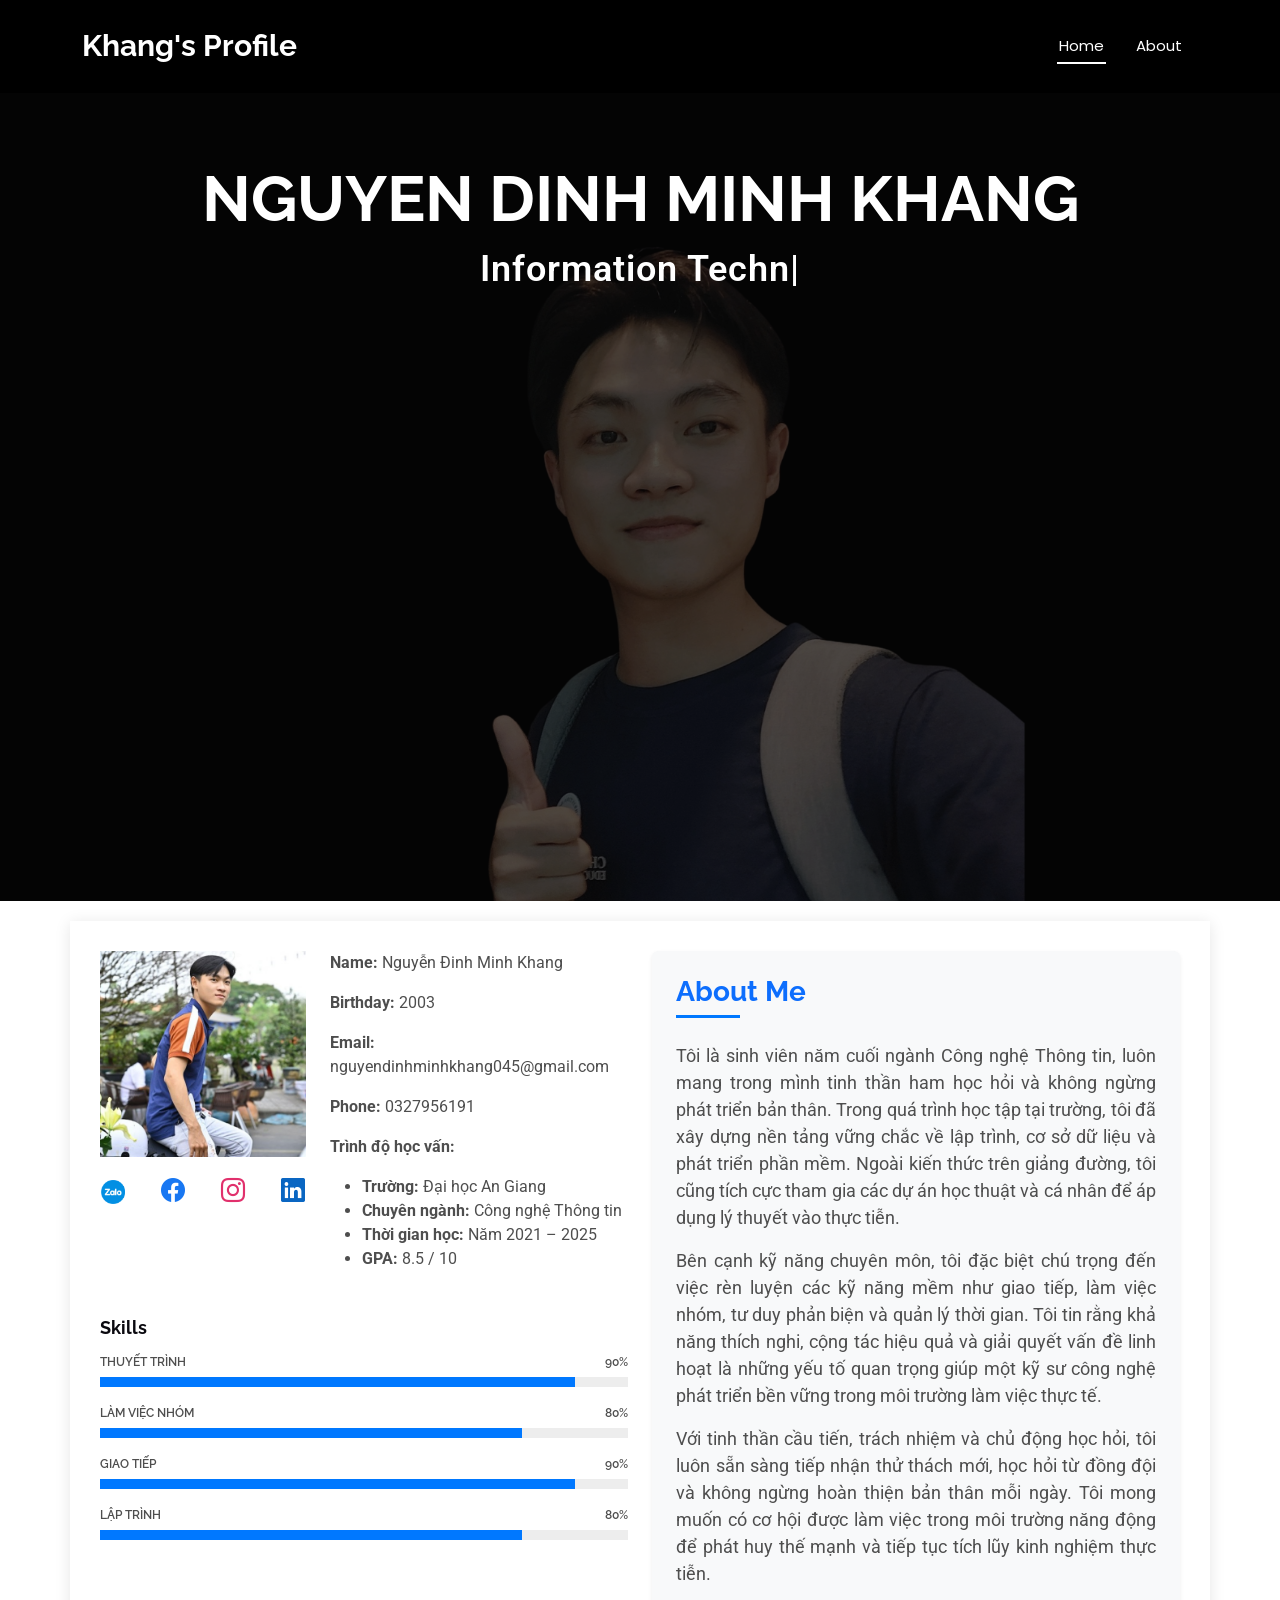
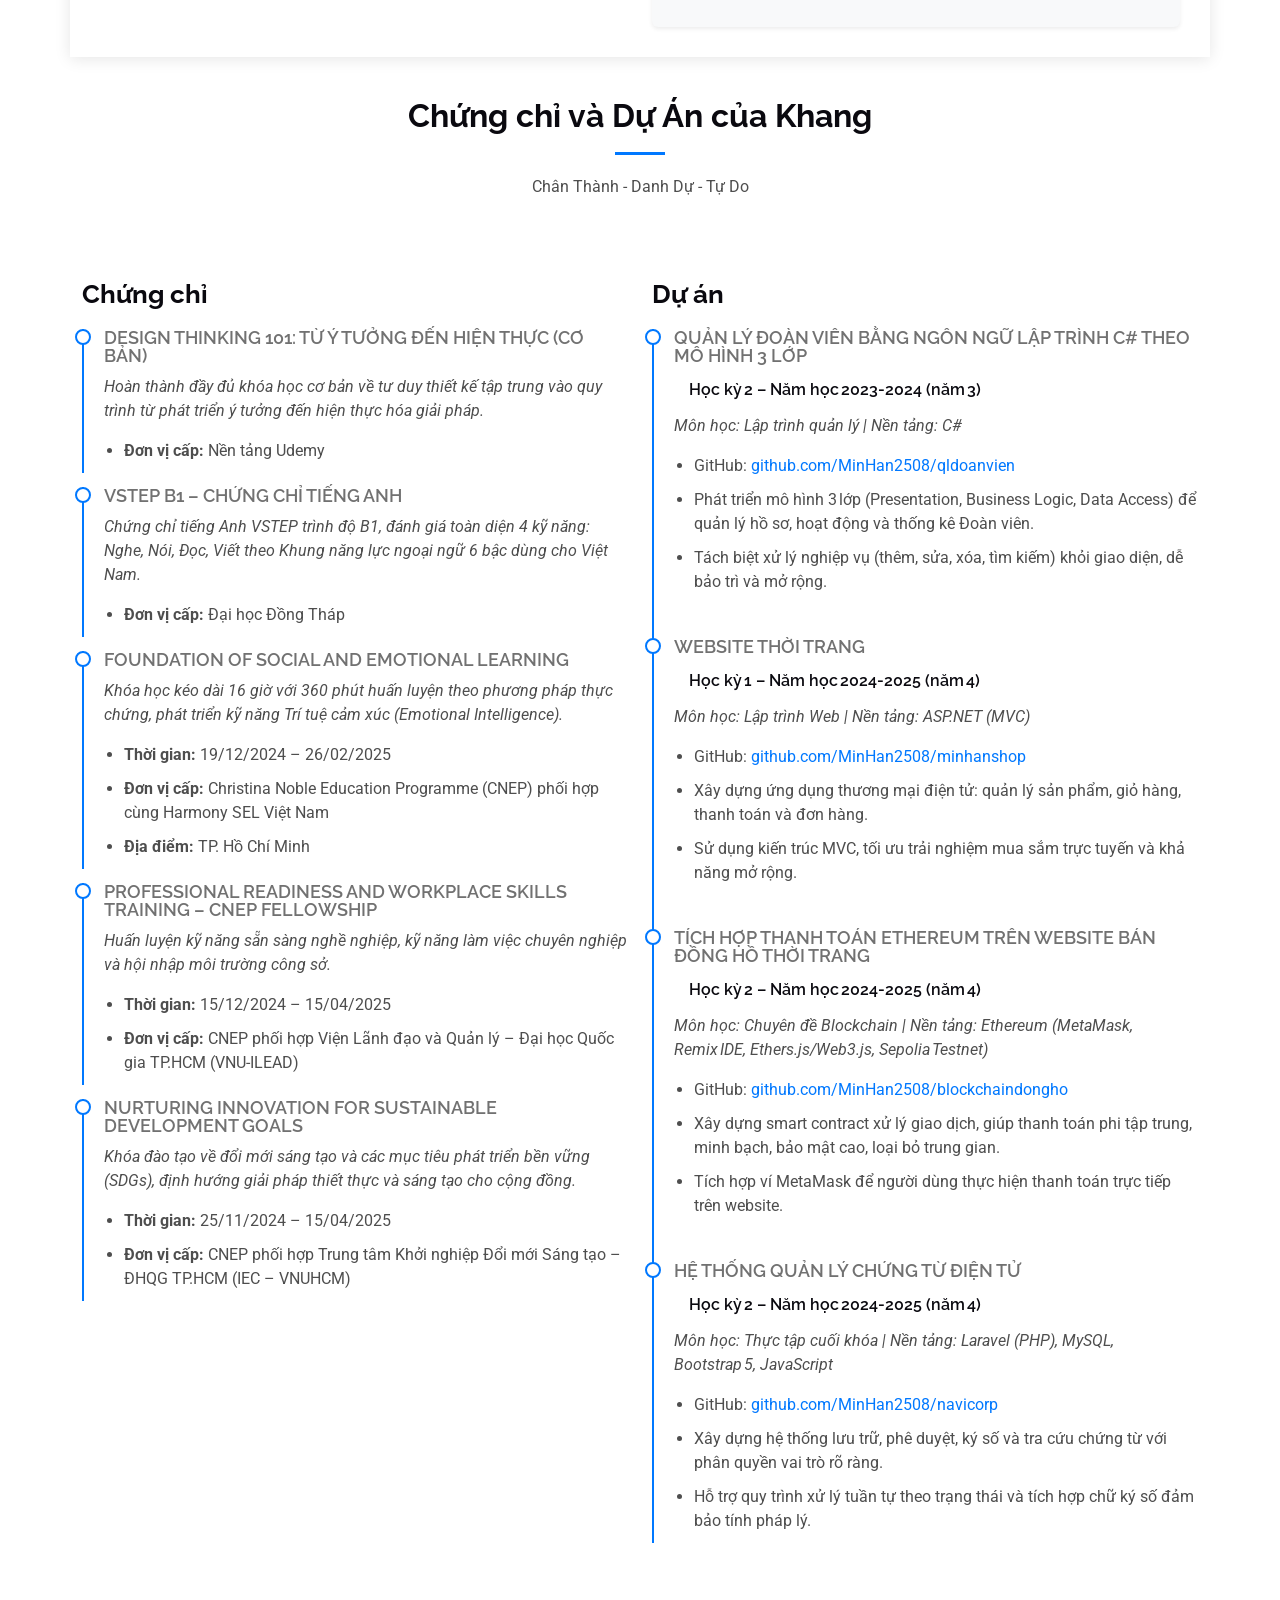
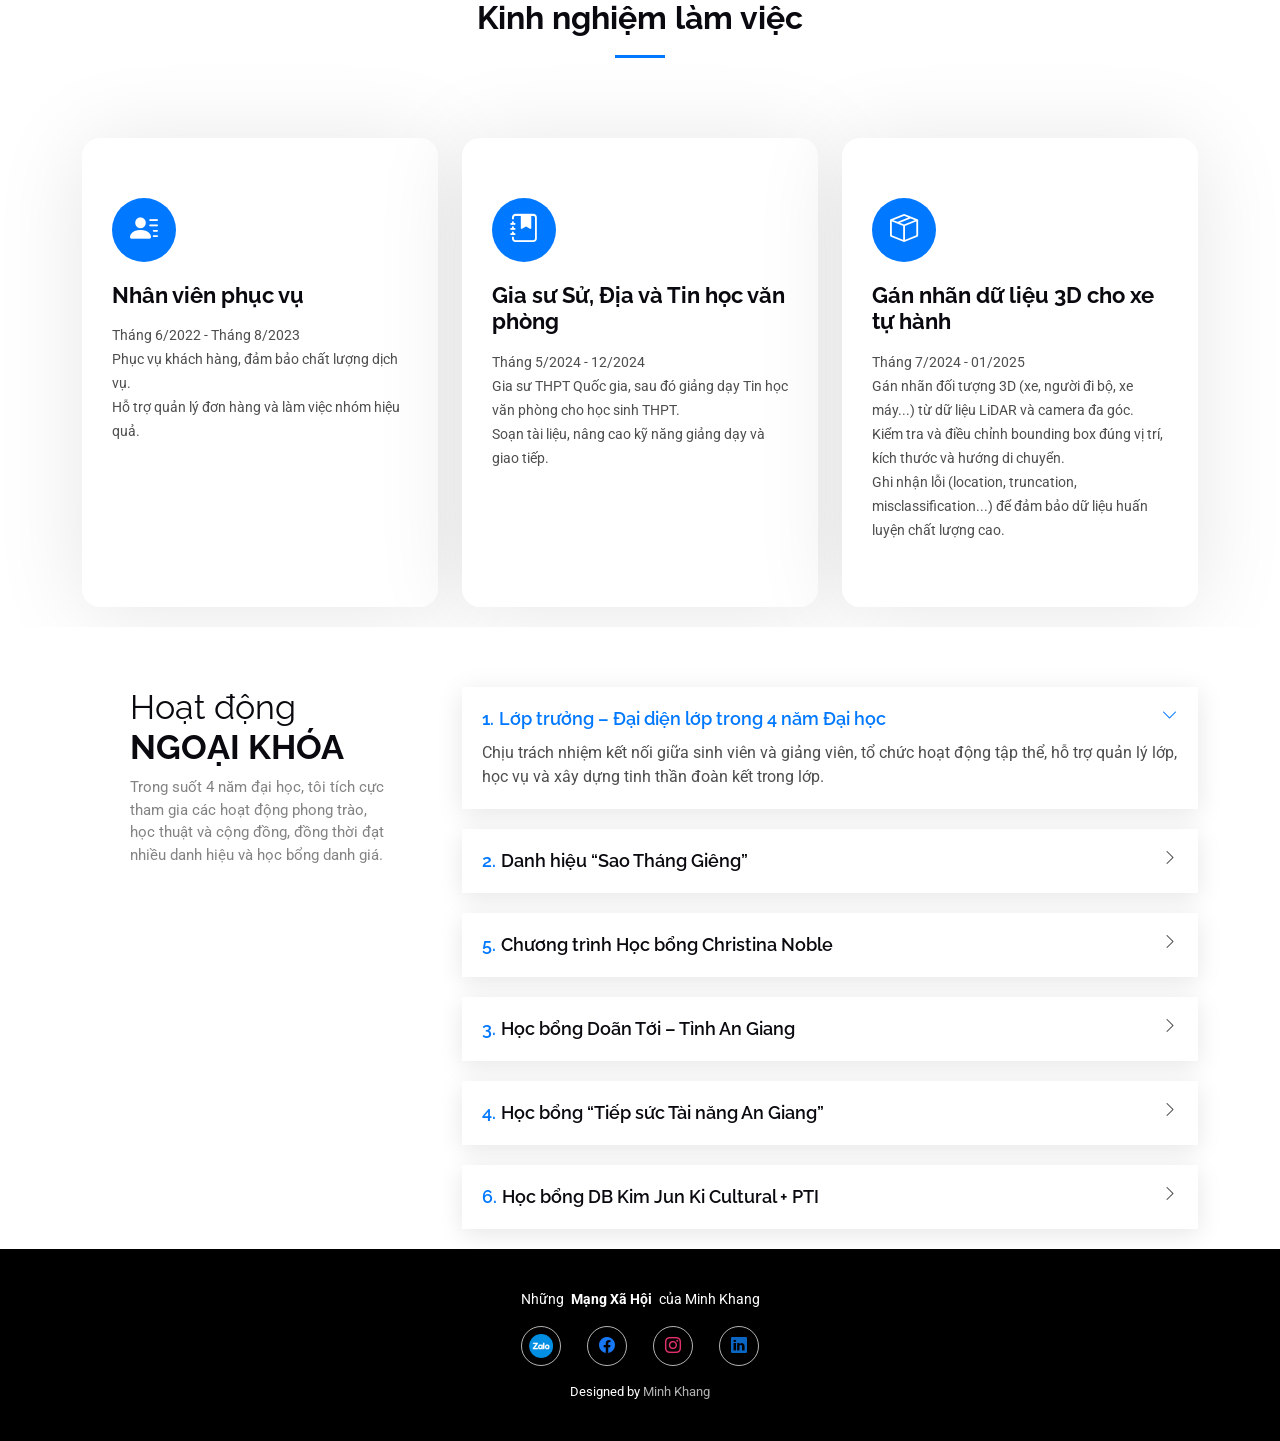
==== commit 5a58f1e4: "add link social network" ====
--- a/index.html
+++ b/index.html
@@ -107,9 +107,25 @@
           <div class="col-md-6">
 
             <div class="row justify-content-between gy-4">
-              <div class="col-lg-5">
-                <img src="assets/img/profile-img.jpg" class="img-fluid" alt="">
-              </div>
+             <div class="col-lg-5">
+  <img src="assets/img/profile-img.jpg" class="img-fluid" alt="Profile Image">
+
+  <div class="social-links d-flex justify-content-center gap-3 mt-3">
+    <a href="https://zalo.me/0327956191" class="zalo" target="_blank">
+      <img src="assets/img/zalo.png" alt="Zalo" style="height: 24px; width: 24px;">
+    </a>
+    <a href="https://www.facebook.com/nguyen.inh.minh.khang.383481/?locale=vi_VN" class="facebook" target="_blank">
+      <i class="bi bi-facebook"></i>
+    </a>
+    <a href="https://www.linkedin.com/in/ndmkhang04525082003" class="instagram" target="_blank">
+      <i class="bi bi-instagram"></i>
+    </a>
+    <a href="https://www.linkedin.com/in/ndmkhang04525082003" class="linkedin" target="_blank">
+      <i class="bi bi-linkedin"></i>
+    </a>
+  </div>
+</div>
+
               <div class="col-lg-7 about-info">
                 <p><strong>Name:</strong> <span>Nguyễn Đinh Minh Khang</span></p>
                 <p><strong>Birthday:</strong> <span>2003</span></p>
